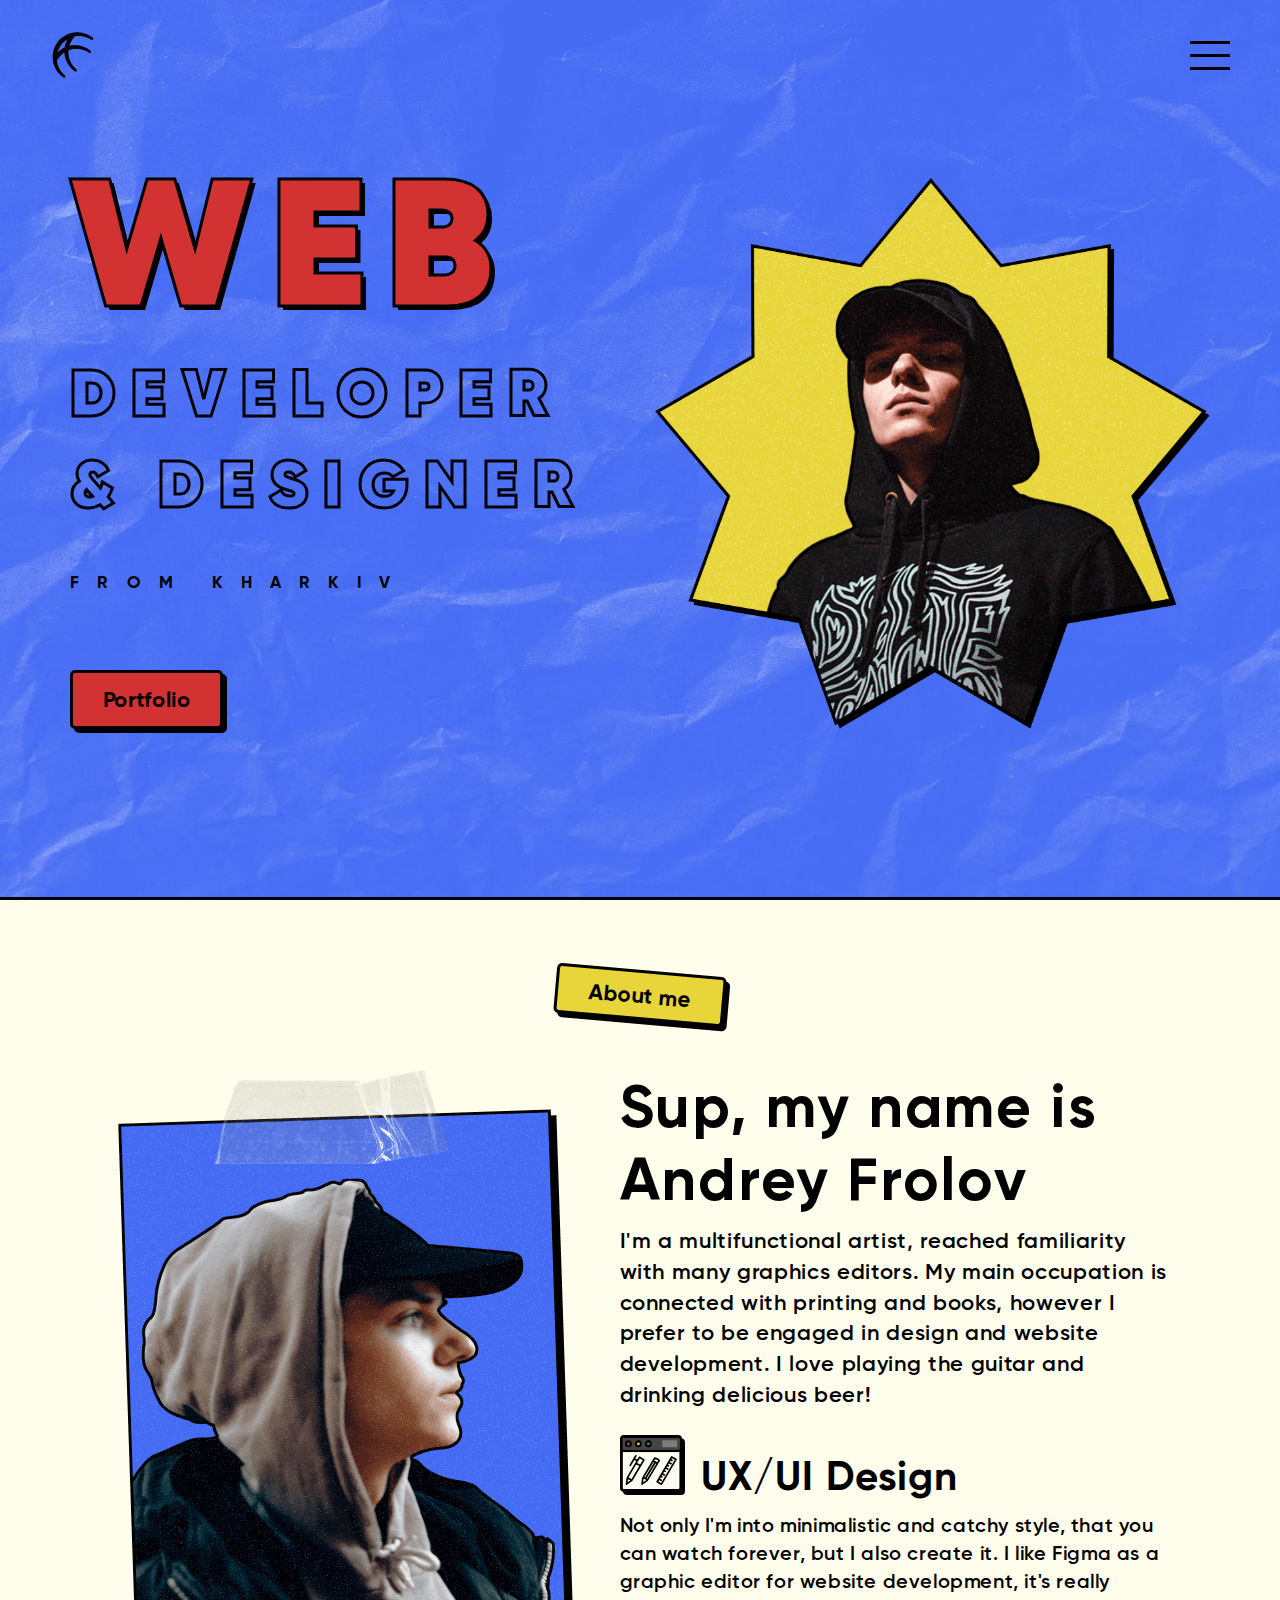
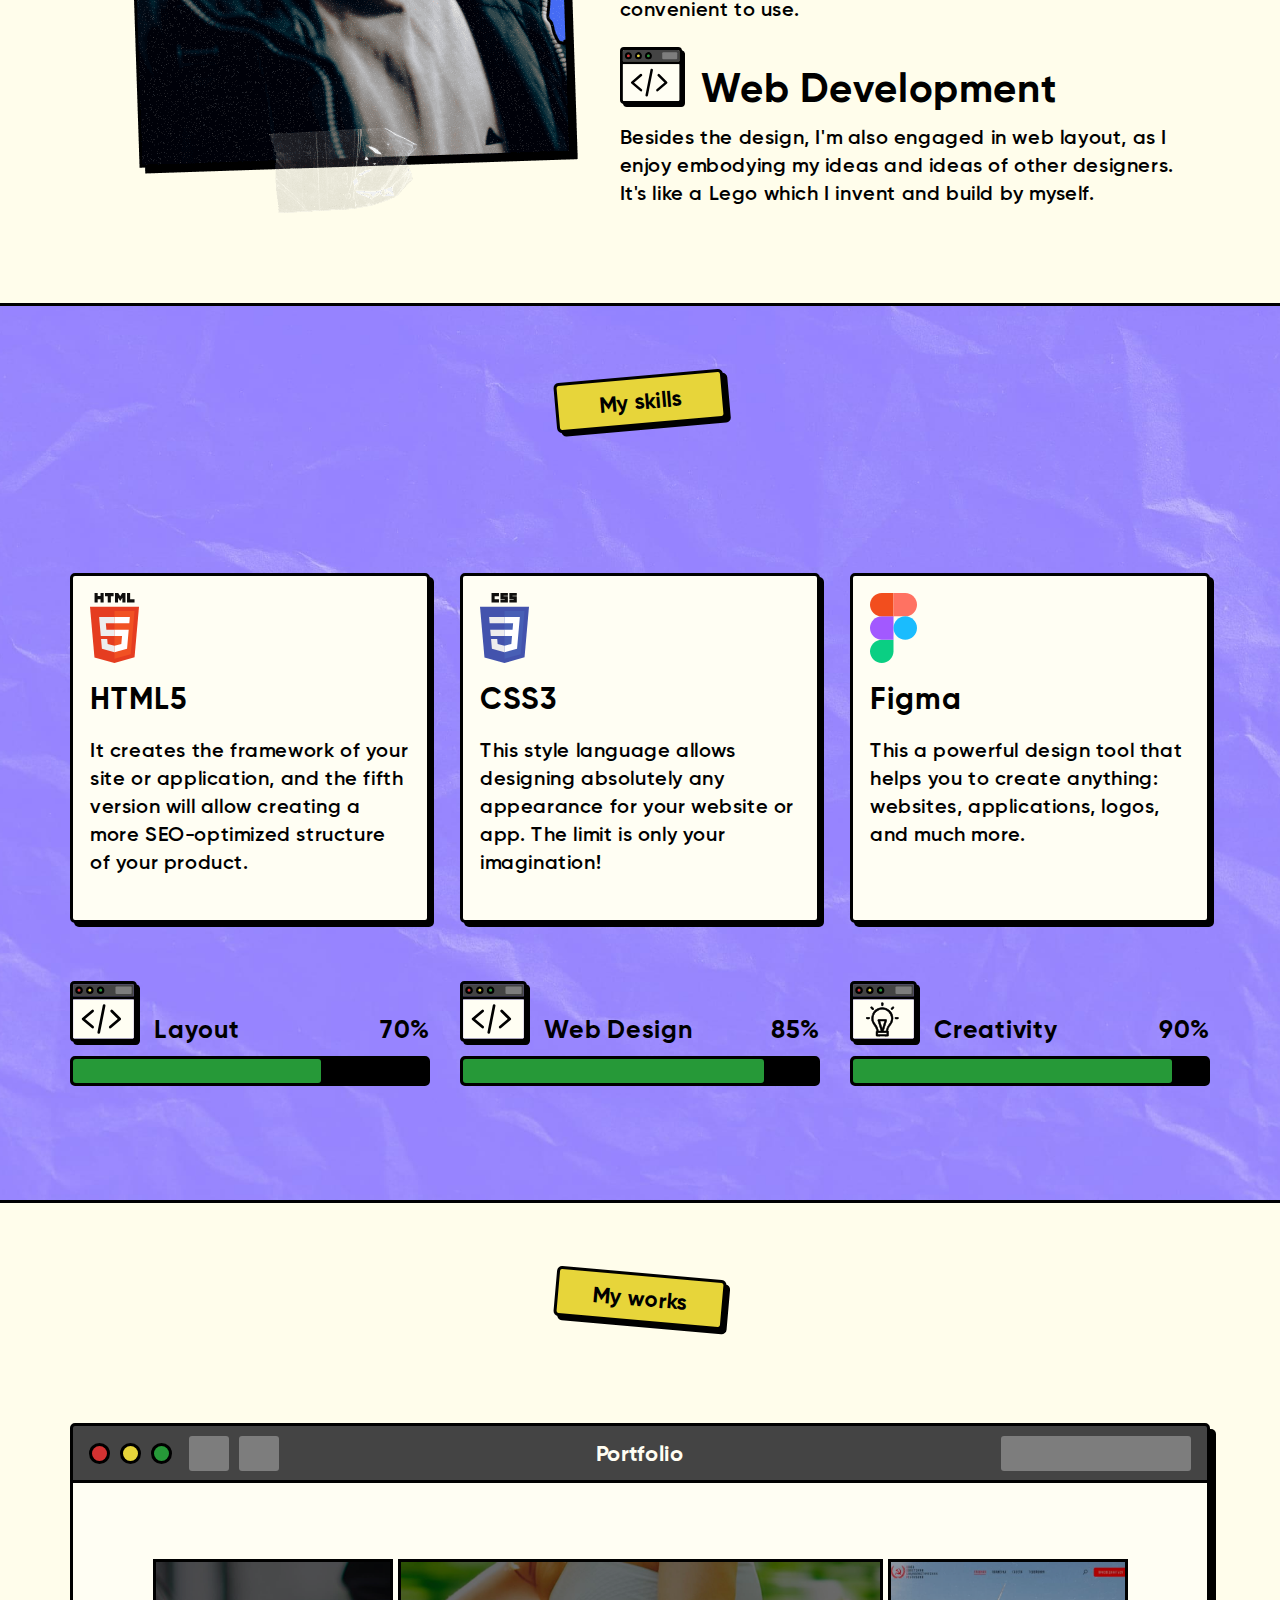
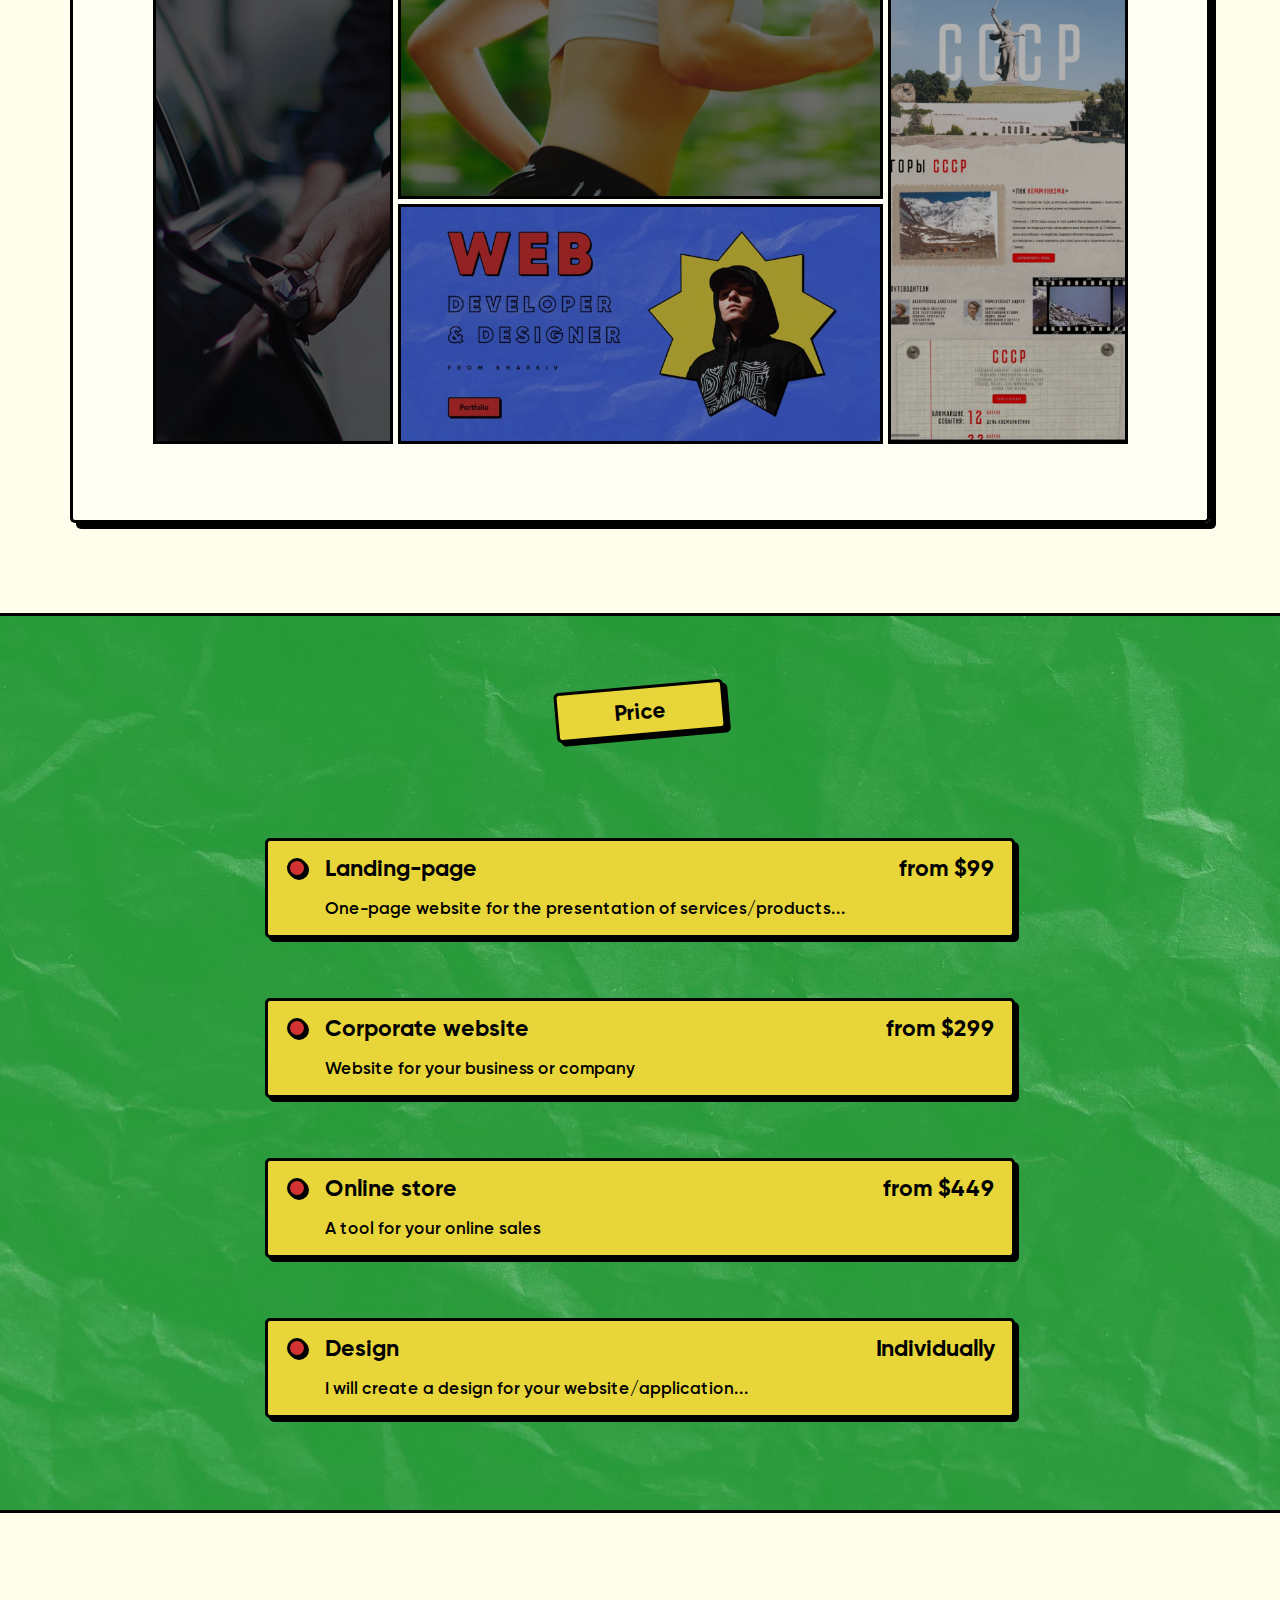
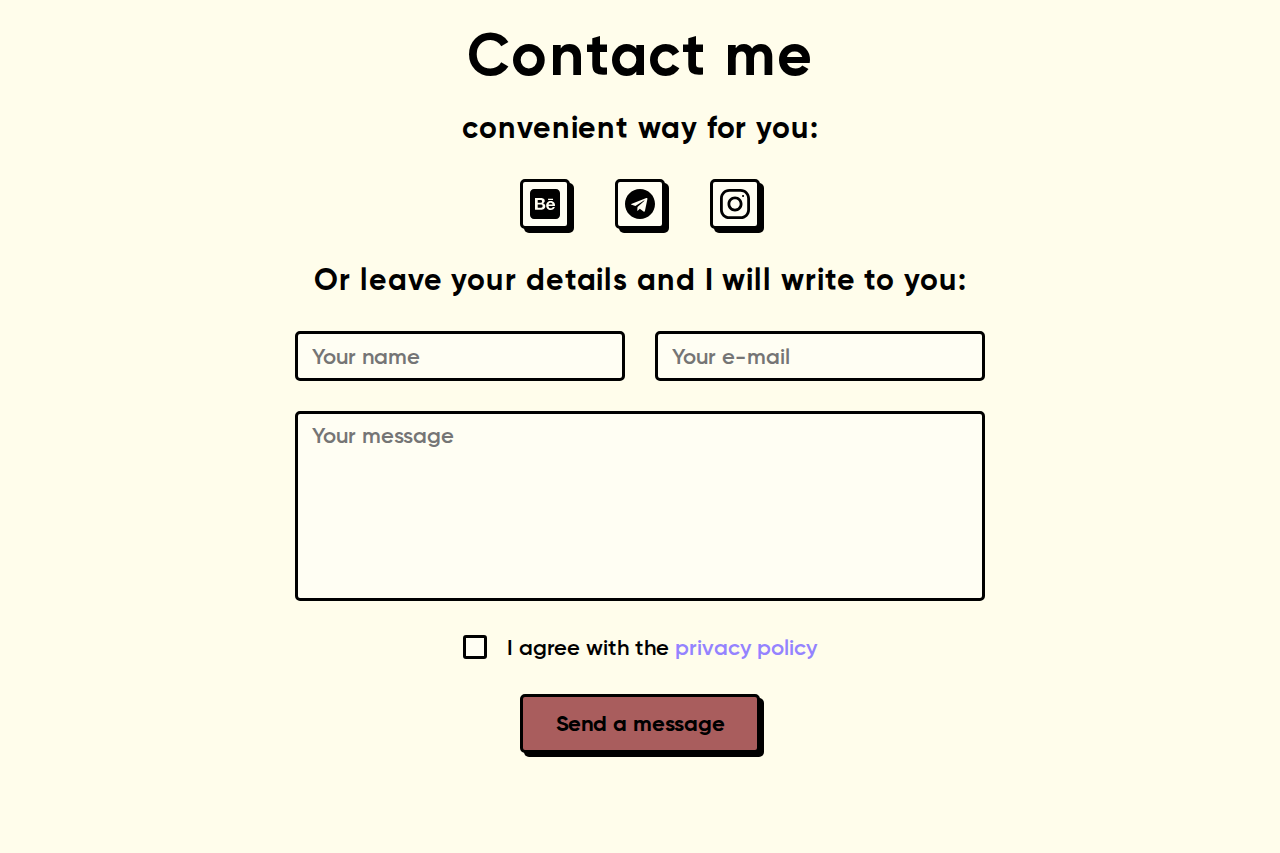
==== index.html @ a5c6ffde "add all files" ====
<!DOCTYPE html><html lang="en"><head><meta charset="UTF-8"><meta name="viewport" content="width=device-width,initial-scale=1"><meta http-equiv="X-UA-Compatible" content="ie=edge"><title>Portfolio</title><meta name="title" content="My Portfolio — Andrey Frolov"><meta name="description" content="Who am I? A president of Ukraine, a successful lawyer, an ordinary housewife, a philosophy department student from Kyiv Mohyla Academy, or an agronomist from Cherkasy region?"><!-- Open Graph / Facebook --><meta property="og:type" content="website"><meta property="og:url" content="https://metatags.io/"><meta property="og:title" content="My Portfolio — Andrey Frolov"><meta property="og:description" content="Who am I? A president of Ukraine, a successful lawyer, an ordinary housewife, a philosophy department student from Kyiv Mohyla Academy, or an agronomist from Cherkasy region?"><meta property="og:image" content="img/mt-img/meta-tag.png"><!-- Twitter --><meta property="twitter:card" content="summary_large_image"><meta property="twitter:url" content="https://metatags.io/"><meta property="twitter:title" content="My Portfolio — Andrey Frolov"><meta property="twitter:description" content="Who am I? A president of Ukraine, a successful lawyer, an ordinary housewife, a philosophy department student from Kyiv Mohyla Academy, or an agronomist from Cherkasy region?"><meta property="twitter:image" content="img/mt-img/meta-tag.png"><!-- Favicon  --><link rel="apple-touch-icon" sizes="180x180" href="icons/favicon/apple-touch-icon.png"><link rel="icon" type="image/png" sizes="32x32" href="icons/favicon/favicon-32x32.png"><link rel="icon" type="image/png" sizes="16x16" href="icons/favicon/favicon-16x16.png"><link rel="manifest" href="icons/favicon/site.webmanifest"><link rel="mask-icon" href="icons/favicon/safari-pinned-tab.svg" color="#d33232"><meta name="msapplication-TileColor" content="#d33232"><meta name="msapplication-TileImage" content="icons/favicon/mstile-144x144.png"><meta name="theme-color" content="#E7D53A"><link rel="stylesheet" href="css/style.min.css"></head><body><header id="up" class="header"><a href="https://triple-cologne.github.io" class="header__logo"><img src="icons/logo.svg" alt="logo"></a><div class="header__hamburger"><span></span></div></header><div class="menu"><div class="menu__block"><div class="menu__close"><svg width="29" height="29" viewBox="0 0 29 29" fill="none" xmlns="http://www.w3.org/2000/svg"><rect width="3.00085" height="38.0108" transform="matrix(0.707098 -0.707115 0.707098 0.707115 0 2.12158)" fill="black"/><rect width="3.00085" height="38.0108" transform="matrix(-0.707098 -0.707115 0.707098 -0.707115 2.12305 29)" fill="black"/></svg></div><nav><ul class="menu__list"><li class="menu__link"><a href="#about">about me</a></li><li class="menu__link"><a href="#skills">my skills</a></li><li class="menu__link"><a href="#portfolio">my works</a></li><li class="menu__link"><a href="#price">price</a></li><li class="menu__link"><a href="#contacts">contacts</a></li></ul></nav><div class="social social_menu"><a href="https://github.com/triple-cologne" class="social_link"><img src="icons/social/Github.svg" alt="github"> </a><a href="https://www.instagram.com/triple.cologne/" class="social_link"><img src="icons/social/Instagram.svg" alt="instagram"> </a><a href="https://www.behance.net/andreyfrolov3" class="social_link"><img src="icons/social/Behance.svg" alt="Behance"></a></div></div><div class="menu__overlay"></div></div><div id="promo" class="promo"><div class="container"><div class="promo__wrapper"><div class="promo__offer"><h1>web</h1><h2>developer<br>& designer</h2><h3>from kharkiv</h3><a href="#portfolio" class="btn btn_promo">Portfolio</a></div><div class="promo__img"><img src="img/img-main.png" alt="main"></div></div></div></div><div class="about" id="about"><div class="label label_right">About me</div><div class="container"><div class="about__wrapper"><div class="about__img"><img src="img/about-img.png" alt="its-me"></div><div class="about__offer"><h2 class="about__title">Sup, my name is<br>Andrey Frolov</h2><div class="about__descr">I'm a multifunctional artist, reached familiarity with many graphics editors. My main occupation is connected with printing and books, however I prefer to be engaged in design and website development. I love playing the guitar and drinking delicious beer!</div><div class="about__skills"><div class="about__skills__wrapper"><img src="icons/windows/design.svg" alt="design"><h3 class="about__skills__title">UX/UI Design</h3></div><div class="about__skills__descr">Not only I'm into minimalistic and catchy style, that you can watch forever, but I also create it. I like Figma as a graphic editor for website development, it's really convenient to use.</div></div><div class="about__skills"><div class="about__skills__wrapper"><img src="icons/windows/layout.svg" alt="developing"><h3 class="about__skills__title">Web Development</h3></div><div class="about__skills__descr">Besides the design, I'm also engaged in web layout, as I enjoy embodying my ideas and ideas of other designers. It's like a Lego which I invent and build by myself.</div></div></div></div></div></div><div class="skills" id="skills"><div class="label label_left">My skills</div><div class="container"><div class="skills__wrapper"><div class="skills__item"><img src="icons/skills/html5.svg" alt="html5"><div class="skills__title">HTML5</div><div class="skills__descr">It creates the framework of your site or application, and the fifth version will allow creating a more SEO-optimized structure of your product.</div></div><div class="skills__item"><img src="icons/skills/css3.svg" alt="css3"><div class="skills__title">CSS3</div><div class="skills__descr">This style language allows designing absolutely any appearance for your website or app. The limit is only your imagination!</div></div><div class="skills__item"><img src="icons/skills/figma.svg" alt="figma"><div class="skills__title">Figma</div><div class="skills__descr">This a powerful design tool that helps you to create anything: websites, applications, logos, and much more.</div></div></div><div class="skills__prog-bar__wrapper"><div class="skills__prog-bar"><div class="skills__prog-bar__descr"><img src="icons/windows/layout.svg" alt="developing"><div class="skills__prog-bar__title">Layout</div><div class="skills__prog-bar__percent">70%</div></div><div class="skills__prog-bar__bar"><span></span></div></div><div class="skills__prog-bar"><div class="skills__prog-bar__descr"><img src="icons/windows/layout.svg" alt="design"><div class="skills__prog-bar__title">Web Design</div><div class="skills__prog-bar__percent">85%</div></div><div class="skills__prog-bar__bar"><span></span></div></div><div class="skills__prog-bar"><div class="skills__prog-bar__descr"><img src="icons/windows/light-bulb.svg" alt="creativity"><div class="skills__prog-bar__title">Creativity</div><div class="skills__prog-bar__percent">90%</div></div><div class="skills__prog-bar__bar"><span></span></div></div></div></div></div><div class="portfolio" id="portfolio"><div class="container"><div class="label label_right">My works</div><div class="portfolio__window"><div class="portfolio__window__tab"><div class="portfolio__nav"><div class="portfolio__nav__circle"><div class="portfolio__nav__circle_item" id="red"></div><div class="portfolio__nav__circle_item" id="yellow"></div><div class="portfolio__nav__circle_item" id="green"></div></div><div class="portfolio__nav__rectangle"><div class="portfolio__nav__rectangle_item"></div><div class="portfolio__nav__rectangle_item"></div></div></div><div class="portfolio__window__tab_name">Portfolio</div><div class="portfolio__long-rectangle"></div></div><div class="portfolio__window__wrapper"><div class="portfolio__item__wrapper_uber"><a href="/uber/index.html" class="portfolio__item__block portfolio__item__block_uber"><span></span></a></div><div class="portfolio__item__wrapper_pulse"><a href="/pulse/index.html" class="portfolio__item__block portfolio__item__block_pulse"><span></span></a></div><div class="portfolio__item__wrapper_portfolio"><a href="https://triple-cologne.github.io/" class="portfolio__item__block portfolio__item__block_portfolio"><span></span></a></div><div class="portfolio__item__wrapper_ussr"><a href="https://www.behance.net/gallery/133738721/USSR" class="portfolio__item__block portfolio__item__block_ussr"><span></span></a></div></div></div></div></div><div class="price" id="price"><div class="container"><div class="label label_left">Price</div><div class="price__wrapper"><div class="price__item"><div class="price__item__title">Landing-page</div><div class="price__item__value">from $99</div><div class="price__item__descr">One-page website for the presentation of services/products...</div></div><div class="price__item"><div class="price__item__title">Corporate website</div><div class="price__item__value">from $299</div><div class="price__item__descr">Website for your business or company</div></div><div class="price__item"><div class="price__item__title">Online store</div><div class="price__item__value">from $449</div><div class="price__item__descr">A tool for your online sales</div></div><div class="price__item"><div class="price__item__title">Design</div><div class="price__item__value">Individually</div><div class="price__item__descr">I will create a design for your website/application...</div></div></div></div></div><div class="contacts" id="contacts"><div class="container"><div class="contacts__wrapper"><div class="contacts__title">Contact me</div><div class="contacts__subtitle">convenient way for you:</div><div class="social"><a href="https://www.behance.net/andreyfrolov3" class="social_link"><img src="icons/social/Behance.svg" alt="Behance"> </a><a href="https://t.me/aafrolove" class="social_link"><img src="icons/social/Telegram.svg" alt="telegram"> </a><a href="https://www.instagram.com/triple.cologne/" class="social_link"><img src="icons/social/Instagram.svg" alt="instagram"></a></div><div class="contacts__text">Or leave your details and I will write to you:</div><form id="contacts-form" action="#" class="contacts__form"><div class="contacts__input"><input required name="name" placeholder="Your name" id="name"></div><div class="contacts__input"><input required name="email" placeholder="Your e-mail" id="email" type="email"></div><div class="contacts__textarea"><textarea name="text" placeholder="Your message" id="text" maxlength="500"></textarea></div><div class="contacts__policy"><div class="contacts__checkbox"><input class="contacts__checkbox_input" id="checkbox" type="checkbox" name="checkbox" onchange="document.getElementById('submit').disabled = !this.checked;"> <label class="contacts__checkbox_label" for="checkbox">I agree with the <a href="/policy/index.html">privacy policy</a></label></div></div><div class="contacts__button"><button class="btn btn_sumbit" type="submit" disabled="disabled" name="submit" id="submit">Send a message</button></div></form></div></div></div><a href="#up" class="pageup"><img src="icons/up.svg" alt="up"></a><script src="https://ajax.googleapis.com/ajax/libs/jquery/3.3.1/jquery.min.js"></script><script src="js/jquery.validate.min.js"></script><script src="js/script.js"></script></body></html>
---- css/style.min.css ----
/*!
 * Bootstrap Reboot v4.3.1 (https://getbootstrap.com/)
 * Copyright 2011-2019 The Bootstrap Authors
 * Copyright 2011-2019 Twitter, Inc.
 * Licensed under MIT (https://github.com/twbs/bootstrap/blob/master/LICENSE)
 * Forked from Normalize.css, licensed MIT (https://github.com/necolas/normalize.css/blob/master/LICENSE.md)
 */*,::after,::before{box-sizing:border-box}html{font-family:sans-serif;line-height:1.15;-webkit-text-size-adjust:100%;-webkit-tap-highlight-color:rgba(0,0,0,0)}article,aside,figcaption,figure,footer,header,hgroup,main,nav,section{display:block}body{margin:0;font-family:-apple-system,BlinkMacSystemFont,"Segoe UI",Roboto,"Helvetica Neue",Arial,"Noto Sans",sans-serif,"Apple Color Emoji","Segoe UI Emoji","Segoe UI Symbol","Noto Color Emoji";font-size:1rem;font-weight:400;line-height:1.5;color:#212529;text-align:left;background-color:#fff}[tabindex="-1"]:focus{outline:0!important}hr{box-sizing:content-box;height:0;overflow:visible}h1,h2,h3,h4,h5,h6{margin-top:0;margin-bottom:.5rem}p{margin-top:0;margin-bottom:1rem}abbr[data-original-title],abbr[title]{text-decoration:underline;-webkit-text-decoration:underline dotted;text-decoration:underline dotted;cursor:help;border-bottom:0;-webkit-text-decoration-skip-ink:none;text-decoration-skip-ink:none}address{margin-bottom:1rem;font-style:normal;line-height:inherit}dl,ol,ul{margin-top:0;margin-bottom:1rem}ol ol,ol ul,ul ol,ul ul{margin-bottom:0}dt{font-weight:700}dd{margin-bottom:.5rem;margin-left:0}blockquote{margin:0 0 1rem}b,strong{font-weight:bolder}small{font-size:80%}sub,sup{position:relative;font-size:75%;line-height:0;vertical-align:baseline}sub{bottom:-.25em}sup{top:-.5em}a{color:#007bff;text-decoration:none;background-color:rgba(0,0,0,0)}a:hover{color:#0056b3;text-decoration:underline}a:not([href]):not([tabindex]){color:inherit;text-decoration:none}a:not([href]):not([tabindex]):focus,a:not([href]):not([tabindex]):hover{color:inherit;text-decoration:none}a:not([href]):not([tabindex]):focus{outline:0}code,kbd,pre,samp{font-family:SFMono-Regular,Menlo,Monaco,Consolas,"Liberation Mono","Courier New",monospace;font-size:1em}pre{margin-top:0;margin-bottom:1rem;overflow:auto}figure{margin:0 0 1rem}img{vertical-align:middle;border-style:none}svg{overflow:hidden;vertical-align:middle}table{border-collapse:collapse}caption{padding-top:.75rem;padding-bottom:.75rem;color:#6c757d;text-align:left;caption-side:bottom}th{text-align:inherit}label{display:inline-block;margin-bottom:.5rem}button{border-radius:0}button:focus{outline:1px dotted;outline:5px auto -webkit-focus-ring-color}button,input,optgroup,select,textarea{margin:0;font-family:inherit;font-size:inherit;line-height:inherit}button,input{overflow:visible}button,select{text-transform:none}select{word-wrap:normal}[type=button],[type=reset],[type=submit],button{-webkit-appearance:button}[type=button]:not(:disabled),[type=reset]:not(:disabled),[type=submit]:not(:disabled),button:not(:disabled){cursor:pointer}[type=button]::-moz-focus-inner,[type=reset]::-moz-focus-inner,[type=submit]::-moz-focus-inner,button::-moz-focus-inner{padding:0;border-style:none}input[type=checkbox],input[type=radio]{box-sizing:border-box;padding:0}input[type=date],input[type=datetime-local],input[type=month],input[type=time]{-webkit-appearance:listbox}textarea{overflow:auto;resize:vertical}fieldset{min-width:0;padding:0;margin:0;border:0}legend{display:block;width:100%;max-width:100%;padding:0;margin-bottom:.5rem;font-size:1.5rem;line-height:inherit;color:inherit;white-space:normal}progress{vertical-align:baseline}[type=number]::-webkit-inner-spin-button,[type=number]::-webkit-outer-spin-button{height:auto}[type=search]{outline-offset:-2px;-webkit-appearance:none}[type=search]::-webkit-search-decoration{-webkit-appearance:none}::-webkit-file-upload-button{font:inherit;-webkit-appearance:button}output{display:inline-block}summary{display:list-item;cursor:pointer}template{display:none}[hidden]{display:none!important}@font-face{font-family:Gilroy;src:url(../fonts/Gilroy-SemiBold.eot);src:url(../fonts/Gilroy-SemiBold.eot?#iefix) format("embedded-opentype"),url(../fonts/Gilroy-SemiBold.woff) format("woff"),url(../fonts/Gilroy-SemiBold.ttf) format("truetype");font-weight:600;font-style:normal;font-display:swap}@font-face{font-family:Gilroy;src:url(../fonts/Gilroy-Bold.eot);src:url(../fonts/Gilroy-Bold.eot?#iefix) format("embedded-opentype"),url(../fonts/Gilroy-Bold.woff) format("woff"),url(../fonts/Gilroy-Bold.ttf) format("truetype");font-weight:700;font-style:normal;font-display:swap}@font-face{font-family:Gilroy;src:url(../fonts/Gilroy-Heavy.eot);src:url(../fonts/Gilroy-Heavy.eot?#iefix) format("embedded-opentype"),url(../fonts/Gilroy-Heavy.woff) format("woff"),url(../fonts/Gilroy-Heavy.ttf) format("truetype");font-weight:900;font-style:normal;font-display:swap}*{font-family:Gilroy,sans-serif;color:#000;margin:0;padding:0}* h1,* h2,* h3{margin:0;padding:0}* label{margin-bottom:0}.container{max-width:1140px;margin:0 auto;display:grid;grid-template-columns:1fr;grid-auto-rows:auto}.header{position:absolute;display:flex;justify-content:space-between;align-items:center;padding:0 50px;height:136px;width:100%}.header__logo{display:block;height:46px}.header__logo img{height:46px}.header__hamburger{width:40px;height:29px;display:flex;padding:13px 0}.header__hamburger span{display:block;width:100%;height:3px;background-color:#000;box-shadow:0 13px 0 #000,0 -13px 0 #000;transition:all .3s;cursor:pointer}.header__hamburger:hover span{background-color:#313131;box-shadow:0 13px 0 #313131,0 -13px 0 #313131}.header__hamburger:active span{background-color:#1f1f1f;box-shadow:0 13px 0 #1f1f1f,0 -13px 0 #1f1f1f}.promo{min-height:100vh;display:grid;grid-template-rows:1fr;background:url(../img/bg-cyan.jpg) center center/cover no-repeat;border-bottom:3px solid #000;padding:136px 0 0 90px}.promo__wrapper{display:grid;grid-template-columns:repeat(2,1fr);gap:30px;align-items:center}.promo__offer{grid-column:1/2}.promo__offer h1{font-weight:900;font-size:180px;line-height:130px;letter-spacing:.1em;text-transform:uppercase;color:#d33232;-webkit-text-stroke:3px #000;text-shadow:4px 4px 0 #000}.promo__offer h2{font-size:65px;margin-top:40px;font-weight:900;line-height:91px;letter-spacing:.235em;text-transform:uppercase;-webkit-text-fill-color:rgba(0,0,0,0);-webkit-text-stroke:3px #000}.promo__offer h3{margin-top:40px;letter-spacing:1.075em;text-transform:uppercase;font-weight:700;font-size:17px;line-height:25px}.promo__img{grid-column:2/3}.promo__img img{width:100%}.btn{height:59px;padding:14px 0;display:block;background-color:#d33232;color:#000;border:3px solid #000;border-radius:5px;box-shadow:4px 4px 0 #000;text-align:center;font-weight:700;font-size:22px;line-height:25px;transition:all .1s}.btn_promo{margin-top:75px;width:153px}.btn_sumbit{margin:0 auto;width:240px}.btn:hover{background-color:#d33f3f;color:#000;text-decoration:none}.btn:active{transform:translate(2px,2px);box-shadow:2px 2px 0 #000;background-color:#ba2c2c}.btn:focus{outline:0}.btn:disabled{transform:translate(0,0);background-color:#a95d5d}.menu{position:fixed;top:0;left:-100%;width:100%;height:100%;z-index:10;visibility:hidden;opacity:0;transition:all .5s}.menu.active{left:0;visibility:visible;opacity:1}.menu__block{position:relative;width:345px;background:url(../img/bg-green.jpg) center center/cover no-repeat;border-right:3px solid #000;height:100%;padding:136px 0 0 55px;transition:all .5;z-index:9}.menu__close{position:absolute;right:35px;top:54px;cursor:pointer}.menu__close rect{transition:all .3s}.menu__close:hover rect{fill:#313131}.menu__close:active rect{fill:#1f1f1f}.menu__list{list-style-type:none;padding-left:45px}.menu__link{position:relative;margin-bottom:50px}.menu__link a{letter-spacing:.03em;text-transform:uppercase;color:#000;font-weight:700;font-size:30px;line-height:140%;text-decoration:none;transition:all .2s}.menu__link a:before{content:"";position:absolute;width:20px;height:20px;background-color:#e7d53a;border-radius:100%;border:3px solid #000;box-shadow:2px 2px 0 #000;left:-45px;top:10px;transition:all .2s}.menu__link a:hover{color:#e7d53a}.menu__link a:hover:before{background-color:#d33232}.menu__overlay{position:fixed;top:0;left:0;width:100%;height:120%;background:url(../img/menu-overlay.png) center center/cover no-repeat}.social{display:flex;justify-content:space-between;width:240px}.social_link{width:50px;height:50px;padding:7px;border:3px solid #000;border-radius:5px;background-color:#fffef3;box-shadow:4px 4px 0 #000;transition:all .1s}.social_link:hover{background-color:#fff}.social_link:active{transform:translate(2px,2px);box-shadow:2px 2px 0 #000;background-color:#e8e6d3}.social_link:focus{outline:0}.social a img{display:block;width:30px;height:30px}.social_menu{position:absolute;bottom:50px;left:calc(50% - 3px);transform:translateX(-50%)}.label{padding:10px 0;margin:0 auto;margin-bottom:100px;width:170px;height:50px;background:#e7d53a;box-shadow:4px 4px 0 #000;border:3px solid #000;border-radius:5px;font-weight:700;font-size:22px;line-height:25px;text-align:center}.label_right{transform:rotate(5deg)}.label_left{transform:rotate(-5deg)}.about{min-height:100vh;padding:70px 0 90px 0;background-color:#fffdeb;display:grid;grid-column:1/2;align-items:center;justify-content:center}.about .label{margin-bottom:50px}.about__wrapper{grid-column:1/2;display:grid;grid-template-columns:484px 555px;grid-template-rows:743px;justify-content:space-between;-moz-column-gap:30px;column-gap:30px}.about__img{grid-column:1/2;grid-row:1/2;margin:0 auto}.about__img img{width:100%;display:block}.about__offer{grid-column:2/3}.about__title{font-weight:700;font-size:60px;line-height:73px;letter-spacing:.03em;margin-bottom:10px}.about__descr{font-weight:600;font-size:22px;line-height:140%;letter-spacing:.03em}.about__skills{margin-top:20px}.about__skills__wrapper{display:flex;flex-direction:row;align-items:flex-end}.about__skills__wrapper img{width:65px;height:60px;transform:translateY(4px)}.about__skills__title{font-weight:700;font-size:40px;line-height:29px;align-items:center;letter-spacing:.03em;margin-left:16px}.about__skills__descr{margin-top:20px;font-weight:600;font-size:20px;line-height:140%;letter-spacing:.03em}.skills{min-height:100vh;padding:70px 0 90px 0;background:url(../img/bg-purple.jpg) center center/cover no-repeat;border-top:3px solid #000;border-bottom:3px solid #000;display:grid;justify-content:center}.skills .container{row-gap:30px}.skills__wrapper{grid-column:1fr;display:grid;grid-template-columns:repeat(3,1fr);grid-template-rows:350px;-moz-column-gap:30px;column-gap:30px}.skills__item{padding:17px;background-color:#fffef3;border:3px solid #000;border-radius:5px;box-shadow:4px 4px 0 #000}.skills__item img{height:70px}.skills__title{font-weight:700;font-size:30px;line-height:23px;letter-spacing:.03em;margin-top:25px}.skills__descr{margin-top:25px;font-weight:600;font-size:20px;line-height:140%;letter-spacing:.03em}.skills__prog-bar__wrapper{grid-column:1/4;display:grid;grid-template-columns:repeat(3,360px);grid-template-rows:auto;gap:30px}.skills__prog-bar__descr{display:flex;align-items:flex-end}.skills__prog-bar__descr img{width:70px;transform:translateY(4px)}.skills__prog-bar__percent,.skills__prog-bar__title{font-weight:700;font-size:25px;line-height:23px;letter-spacing:.03em}.skills__prog-bar__title{margin-left:14px}.skills__prog-bar__percent{margin-left:auto}.skills__prog-bar__bar{height:30px;width:100%;background-color:#000;margin-top:15px;border:3px solid #000;border-radius:5px}.skills__prog-bar__bar span{display:block;height:100%;background-color:#269938;border-radius:3px}.portfolio{min-height:100vh;padding:70px 0 90px 0;background-color:#fffdeb}.portfolio__window{box-shadow:6px 6px 0 #000;border-radius:5px 5px 5px 5px;display:grid;grid-template:60px 640px/1fr}.portfolio__window__tab{background-color:#444;height:100%;border:3px solid #000;border-radius:5px 5px 0 0;padding:0 16px;display:flex;justify-content:space-between;align-items:center}.portfolio__window__tab_name{font-weight:700;font-size:22px;line-height:25px;color:#fffef3}.portfolio__window__wrapper{border-width:0 3px 3px 3px;border-style:solid;border-color:#000;border-radius:0 0 5px 5px;height:100%;display:grid;grid-template:repeat(2,240px)/repeat(4,240px);grid-auto-rows:auto;gap:5px;justify-content:center;align-content:center;background-color:#fffef3}.portfolio__item__wrapper_uber{position:relative;transition:all .3s;grid-row:1/3;width:100%;height:100%;overflow:hidden}.portfolio__item__wrapper_portfolio,.portfolio__item__wrapper_pulse,.portfolio__item__wrapper_uber,.portfolio__item__wrapper_ussr{position:relative;transition:all .3s;width:100%;height:100%;overflow:hidden}.portfolio__item__wrapper_uber{grid-row:1/3}.portfolio__item__wrapper_pulse{grid-column:2/4}.portfolio__item__wrapper_portfolio{grid-column:2/4;grid-row:2/3}.portfolio__item__wrapper_ussr{grid-column:4/5;grid-row:1/3}.portfolio__item__block_portfolio,.portfolio__item__block_pulse,.portfolio__item__block_uber,.portfolio__item__block_ussr{display:block;width:100%;height:100%;border:3px solid #000;background:url(../img/works/uber.jpg) center center/100% 100% no-repeat;transition:background-size .3s ease-in}.portfolio__item__block_portfolio span,.portfolio__item__block_pulse span,.portfolio__item__block_uber span,.portfolio__item__block_ussr span{transition:all .4s;display:block;position:absolute;width:calc(100% - 6px);height:calc(100% - 6px);background-color:rgba(0,0,0,.3)}.portfolio__item__block_portfolio:hover,.portfolio__item__block_pulse:hover,.portfolio__item__block_uber:hover,.portfolio__item__block_ussr:hover{background-size:105% 105%}.portfolio__item__block_portfolio:hover span,.portfolio__item__block_pulse:hover span,.portfolio__item__block_uber:hover span,.portfolio__item__block_ussr:hover span{background-color:rgba(0,0,0,0)}.portfolio__item__block_pulse{background:url(../img/works/pulse.jpg) center center/100% 100% no-repeat}.portfolio__item__block_portfolio{background:url(../img/works/portfolio.jpg) center center/100% 100% no-repeat}.portfolio__item__block_ussr{background:url(../img/works/ussr.jpg) center center/100% 100% no-repeat}.portfolio__nav{display:flex;justify-content:space-between;align-items:center;width:190px}.portfolio__nav__circle{display:flex;justify-content:space-between;width:83px}.portfolio__nav__circle_item{width:21px;height:21px;border:3px solid #000;border-radius:100%}.portfolio__nav__circle #red{background-color:#d33232}.portfolio__nav__circle #yellow{background-color:#e7d53a}.portfolio__nav__circle #green{background-color:#269938}.portfolio__nav__rectangle{display:flex;justify-content:space-between;width:90px}.portfolio__nav__rectangle_item{width:40px;height:35px;background:#7d7d7d;border-radius:3px}.portfolio__long-rectangle{width:190px;height:35px;background:#7d7d7d;border-radius:3px}.price{min-height:100vh;padding:70px 0 90px 0;border-top:3px solid #000;border-bottom:3px solid #000;background:url(../img/bg-green.jpg) center center/cover no-repeat;display:grid}.price__wrapper{display:grid;grid-template:repeat(4,100px)/750px;row-gap:60px;justify-content:center}.price__item{position:relative;padding:17px;padding-left:57px;display:grid;grid-template:20px 20px/3fr 1fr;align-content:space-between;background-color:#e7d53a;border:3px solid #000;border-radius:5px;box-shadow:4px 4px 0 #000}.price__item__title,.price__item__value{font-size:23px;font-weight:700;line-height:20px}.price__item__title:before{content:"";position:absolute;width:20px;height:20px;background-color:#d33232;border:3px solid #000;border-radius:100%;box-shadow:2px 2px 0 #000;left:19px;top:17px}.price__item__value{justify-self:end}.price__item__descr{font-weight:600;font-size:17px;line-height:20px;grid-column:1/3}.contacts{background-color:#fffdeb;min-height:100vh;padding:100px 0;display:grid;align-content:center}.contacts__subtitle,.contacts__text,.contacts__title{font-weight:700;font-size:60px;line-height:140%;text-align:center;letter-spacing:.03em}.contacts__subtitle{font-size:30px;margin-top:10px}.contacts__text{font-size:30px;margin-top:30px}.contacts .social{margin:0 auto;margin-top:30px}.contacts__form{margin-top:30px;display:grid;grid-template:50px 190px auto auto/repeat(2,330px);gap:30px;justify-content:center}.contacts__policy{grid-column:1/3;display:flex;justify-content:center}.contacts__checkbox{position:relative}.contacts__checkbox_input{-webkit-appearance:none;-moz-appearance:none;appearance:none;position:absolute}.contacts__checkbox_input:checked+.contacts__checkbox_label:after{opacity:1}.contacts__checkbox_label{padding-left:44px;font-size:22px;cursor:pointer;transition:color .1s linear}.contacts__checkbox_label:hover:before{background-color:#efefef}.contacts__checkbox_label:before{content:"";width:24px;height:24px;border:3px solid #000;border-radius:3px;background-color:#fffef3;position:absolute;top:4px;left:0;z-index:1;transition:background-color .1s linear}.contacts__checkbox_label:after{content:"";width:24px;height:24px;background:url(../icons/true.svg) 100% no-repeat;opacity:0;position:absolute;top:4px;left:0;z-index:2;transition:opacity .1s linear}.contacts__checkbox_label a{color:#9483ff;transition:color .1s linear}.contacts__checkbox_label a:hover{text-decoration:none;color:#7367bf}.contacts__input{position:relative}.contacts__input input{width:100%;height:100%;padding:14px;font-size:22px;line-height:16px;background-color:#fffef3;border:3px solid #000;border-radius:5px}.contacts__input input:focus{outline:0;border:3px solid #9483ff}.contacts__input .error{border:3px solid #d33232;background-color:rgba(211,50,50,.25);border-radius:5px}.contacts__textarea{grid-column:1/3;position:relative}.contacts__textarea textarea{padding:14px;padding-top:9px;line-height:26px;resize:none;width:100%;height:100%;font-size:22px;background-color:#fffef3;border:3px solid #000;border-radius:5px}.contacts__textarea textarea:focus{outline:0;border:3px solid #9483ff}.contacts__textarea .error{border:3px solid #d33232;background-color:rgba(211,50,50,.25);border-radius:5px}.contacts label.error{display:block;border:none;margin:2px 0 0 5px;background-color:#fffdeb;color:#d33232}.contacts label.error:before{content:"";position:absolute;width:24px;height:24px;background:url(../icons/false.svg) center center/cover no-repeat;right:14px;top:14px}.contacts__button{grid-column:1/3}.contacts__button button{display:block}.pageup{display:none;position:fixed;bottom:40px;right:40px;width:50px;height:50px;background-color:#fffef3;border-radius:100%;border:3px solid #000;padding:7px;opacity:.5;transition:box-shadow .2s;transition:transform .2s;z-index:3}.pageup:hover{background-color:#fff;opacity:1}.pageup:active{transform:translate(2px,2px);background-color:#e8e6d3;box-shadow:2px 2px 0 #000}.pageup:focus{outline:0}.pageup img{display:block;width:30px;height:30px}@media(max-width:1400px){.header{height:110px}}@media(max-width:1200px){.header{height:100px;padding:0 20px}}@media(max-width:992px){.header{height:80px;padding:0 25px}.header__hamburger:hover span{background-color:#000;box-shadow:0 13px 0 #000,0 -13px 0 #000}}@media(max-width:576px){.header{grid-template-columns:8fr 2fr;height:70px}.header__logo{height:36px}.header__logo img{height:36px}.header__hamburger{width:35px;height:23px;padding:10px 0}.header__hamburger span{box-shadow:0 10px 0 #000,0 -10px 0 #000}.header__hamburger:hover span{background-color:#000;box-shadow:0 10px 0 #000,0 -10px 0 #000}}@media(min-width:1401px){.promo{padding:136px 0 90px 0}}@media(max-width:1440px){.promo{padding:100px 0 90px 0}}@media(max-width:1200px){.promo{padding:90px 0}.promo .container{max-width:960px}.promo h1{font-size:140px;line-height:100px}.promo h2{font-size:53px;line-height:140%;margin-top:35px}.promo h3{font-size:14px;line-height:17px;margin-top:20px}}@media(max-width:992px){.promo{padding:70px 0}.promo .container{max-width:720px}.promo h1{font-size:120px;line-height:84px;-webkit-text-stroke:2px #000}.promo h2{font-size:43px;line-height:140%;margin-top:20px;-webkit-text-stroke:2px #000}.promo h3{font-size:14px;line-height:17px;margin-top:10px}}@media(max-width:768px){.promo{padding:80px 0 20px 0}.promo .container{max-width:540px}.promo__wrapper{grid-template-columns:1fr 0;grid-template-rows:1fr 1fr;-moz-column-gap:0;column-gap:0;row-gap:15px;justify-items:center}.promo h1,.promo h2,.promo h3{text-align:center}.promo__offer{grid-row:2/3}.promo__img{grid-column:1/2;width:350px}}@media(max-width:576px){.promo{padding:50px 0 20px 0}.promo .container{width:100%;padding:0 10px;align-content:center}.promo__wrapper{grid-template-rows:repeat(2,250px);row-gap:25px}.promo h1{font-size:100px;line-height:70px}.promo h2{margin-top:10px;font-size:28px}.promo h3{letter-spacing:.72em}.promo__img{width:245px}}@media(max-width:1200px){.btn_promo{margin-top:50px}}@media(max-width:992px){.btn{transition:all .2s}.btn:hover{background-color:#d33232}.btn:disabled{transform:translate(0,0);background-color:#a95d5d}.btn_promo{width:140px;height:45px;margin-top:25px;padding:7px 0;font-size:18px}}@media(max-width:768px){.btn_promo{margin:0 auto;margin-top:25px}.btn_sumbit{width:200px;height:45px;font-size:18px;padding:7px 0}}@media(max-width:576px){.btn_promo{margin-top:20px}}@media(max-width:1400px){.menu__block{padding-top:110px}.menu__close{top:40px}}@media(max-width:1200px){.menu__close{top:35px;right:25px}}@media(max-width:992px){.menu__block{width:250px;padding-left:35px}.menu__close{top:25px;right:20px}.menu__link{margin-bottom:35px}.menu__list{padding-left:35px;transition:all 0s}.menu__list a{font-size:22px;transition:all 0s}.menu__list a:before{top:4px;left:-35px}.menu__list a:hover{color:#000}.menu__list a:hover:before{background-color:#e7d53a}.menu__list a:active{color:#e7d53a}.menu__list a:active:before{background-color:#d33232}.menu .social{width:185px}}@media(max-width:576px){.menu__link{margin-bottom:25px}.menu__block{padding-top:90px}.menu__close{top:21px}}@media(max-width:1200px){.container{max-width:960px}}@media(max-width:992px){.container{max-width:720px}.social_link:hover{background-color:#fffef3}}@media(max-width:768px){.container{max-width:540px}}@media(max-width:576px){.container{width:100%;padding:0 10px}}@media(max-width:1200px){.label{margin-bottom:70px}}@media(max-width:992px){.label{width:120px;height:45px;padding:7px 0;font-size:18px}}@media(max-width:768px){.label{width:120px;height:45px;padding:7px 0;font-size:18px;margin-bottom:30px}}@media(max-width:1200px){.about__wrapper{grid-template-columns:1fr 1fr;grid-template-rows:560px;grid-auto-rows:auto}.about__img{grid-column:1/2}.about__img img{margin:0 auto;width:340px}.about__offer{grid-row:1/3}.about__title{font-size:40px;line-height:48px}.about__descr{font-size:18px}.about__skills{margin-top:10px}.about__skills__title{font-size:24px;line-height:20px}.about__skills__descr{font-size:16px;margin-top:10px}}@media(max-width:992px){.about{padding:50px 0}}@media(max-width:768px){.about{padding:30px 0}.about .label{margin-bottom:30px}.about__wrapper{grid-template:auto auto/1fr}.about__offer{grid-column:1/2;grid-row:2/3}.about__title{font-size:34px;line-height:41px}.about__descr{font-size:16px}.about__skills__wrapper img{width:50px;transform:translateY(6px)}.about__skills__descr{font-size:14px}}@media(max-width:576px){.about__wrapper{grid-column:1/2;padding:0}.about__img img{width:300px}.about__offer{grid-column:1/2}.about__skills__title{margin-left:20px;font-size:22px}}@media(max-width:1200px){.skills__wrapper{grid-template-columns:repeat(3,1fr);grid-template-rows:300px}.skills__descr{font-size:16px}.skills__prog-bar__wrapper{grid-template-columns:repeat(3,1fr)}.skills__prog-bar__percent,.skills__prog-bar__title{font-size:22px}}@media(max-width:992px){.skills{padding:70px 0}.skills .container{row-gap:15px}.skills__wrapper{-moz-column-gap:15px;column-gap:15px;grid-template-rows:260px}.skills__item{padding:13px}.skills__item img{height:55px}.skills__title{margin-top:15px;font-size:24px}.skills__descr{margin-top:15px;font-size:14px}.skills__prog-bar__wrapper{gap:15px}.skills__prog-bar__percent,.skills__prog-bar__title{font-size:18px}.skills__prog-bar__descr img{width:45px}}@media(max-width:768px){.skills{padding:30px 0}.skills .container{row-gap:30px}.skills__wrapper{grid-template-columns:300px;grid-template-rows:repeat(3,265px);gap:20px 0}.skills__descr{margin-top:15px;font-size:16px}.skills__prog-bar{height:85px;margin-top:0}.skills__prog-bar__wrapper{grid-template-columns:300px;grid-template-rows:repeat(3,85px)}}@media(max-width:1200px){.portfolio__window{grid-template-rows:60px 500px}.portfolio__window__wrapper{height:100%;grid-template:repeat(2,220px)/repeat(4,220px)}}@media(max-width:992px){.portfolio__window{grid-template-rows:60px 800px}.portfolio__window__wrapper{grid-template:repeat(4,180px)/repeat(2,180px)}.portfolio__window__tab_name{font-size:18px}.portfolio__item__wrapper_uber{grid-column:1/2;grid-row:3/5}.portfolio__item__wrapper_pulse{grid-column:1/3;grid-row:1/2}.portfolio__item__wrapper_portfolio{grid-column:1/3;grid-row:2/3}.portfolio__item__wrapper_ussr{grid-column:2/3;grid-row:3/5}.portfolio__item__block_portfolio:hover,.portfolio__item__block_pulse:hover,.portfolio__item__block_uber:hover,.portfolio__item__block_ussr:hover{background-size:cover}.portfolio__item__block_portfolio:hover span,.portfolio__item__block_pulse:hover span,.portfolio__item__block_uber:hover span,.portfolio__item__block_ussr:hover span{background-color:rgba(0,0,0,.3)}}@media(max-width:768px){.portfolio{padding:30px 0}.portfolio__window{grid-template-rows:60px 1000px}.portfolio__window__wrapper{grid-template:repeat(4,220px)/repeat(2,220px)}}@media(max-width:576px){.portfolio__window{grid-template-rows:40px 1065px}.portfolio__window__wrapper{grid-template:repeat(4,250px)/250px}.portfolio__window__tab{padding:0 7px}.portfolio__window__tab_name{font-size:18px}.portfolio__item__wrapper_uber{grid-column:1/2;grid-row:1/2}.portfolio__item__wrapper_pulse{grid-column:1/2;grid-row:2/3}.portfolio__item__wrapper_portfolio{grid-column:1/2;grid-row:3/4}.portfolio__item__wrapper_ussr{grid-column:1/2;grid-row:4/5}.portfolio__item__block_portfolio,.portfolio__item__block_pulse,.portfolio__item__block_uber,.portfolio__item__block_ussr{background-size:cover}.portfolio__item__block_portfolio{background-position-x:-230px}.portfolio__item__block_ussr{background-position-y:top}.portfolio__nav{width:45px}.portfolio__nav__circle_item{width:13px;height:13px}.portfolio__nav__rectangle{display:none}.portfolio__long-rectangle{width:45px;height:21px}}@media(max-width:992px){.price{padding:30px 0}.price__wrapper{grid-template-columns:1fr;justify-content:space-between}}@media(max-width:768px){.price__item__title,.price__item__value{font-size:20px}.price__item__descr{font-size:14px;line-height:14px}}@media(max-width:576px){.price__wrapper{grid-template-rows:repeat(4,80px)}.price__item{padding:7px;grid-template:22px auto/2.5fr 1.5fr;align-content:start;row-gap:10px}.price__item__title{padding-left:30px}.price__item__title:before{width:19px;height:19px;top:7px;left:7px}.price__item__title,.price__item__value{font-size:16px;line-height:20px}.price__item__descr{font-size:14px;line-height:14px}}@media(max-width:992px){.contacts__checkbox_label:hover:before{background-color:#fffdeb}.contacts__checkbox_label a:hover{color:#9483ff}}@media(max-width:768px){.contacts{padding:50px 0}.contacts__title{font-size:34px}.contacts__subtitle{font-size:22px}.contacts .social{margin-top:15px}.contacts__text{font-size:22px;margin-top:15px}.contacts__form{margin-top:20px;grid-template:repeat(2,50px) 190px auto auto/1fr;gap:25px}.contacts__form input,.contacts__form textarea{font-size:18px}.contacts__button,.contacts__policy,.contacts__textarea{grid-column:1/2}.contacts label.error{margin-top:1px}.contacts__checkbox_label{font-size:18px;line-height:22px}.contacts__checkbox_label:after,.contacts__checkbox_label:before{content:"";top:0;width:22px;height:22px}.contacts__checkbox_label:after{background-size:100%}}@media(max-width:1440px){.pageup{bottom:30px;right:30px}}@media(max-width:1200px){.pageup{bottom:20px;right:20px}}@media(max-width:992px){.pageup{bottom:20px;right:20px;width:40px;height:40px}.pageup img{width:20px;height:20px}.pageup:hover{background-color:#fff;opacity:.5}.pageup:active{opacity:1}}@media(max-width:768px){.pageup{bottom:10px;right:10px}}
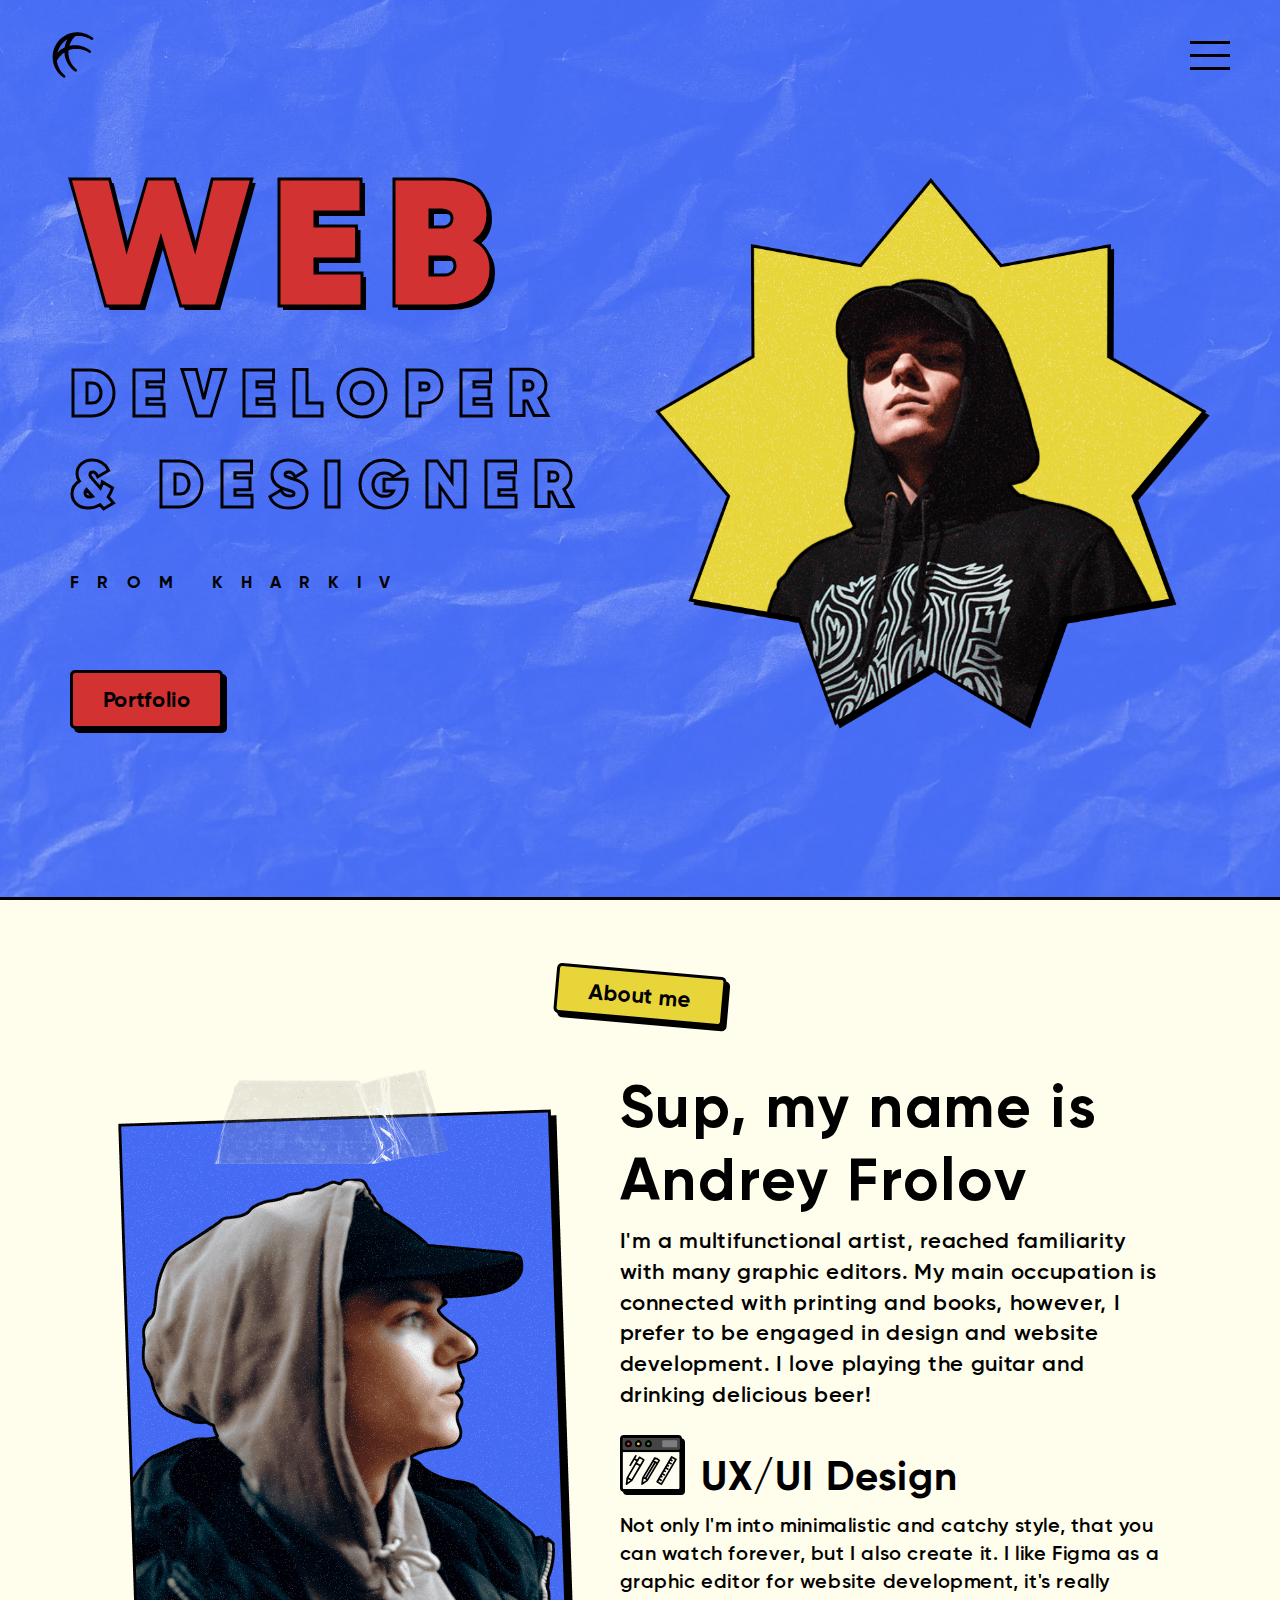
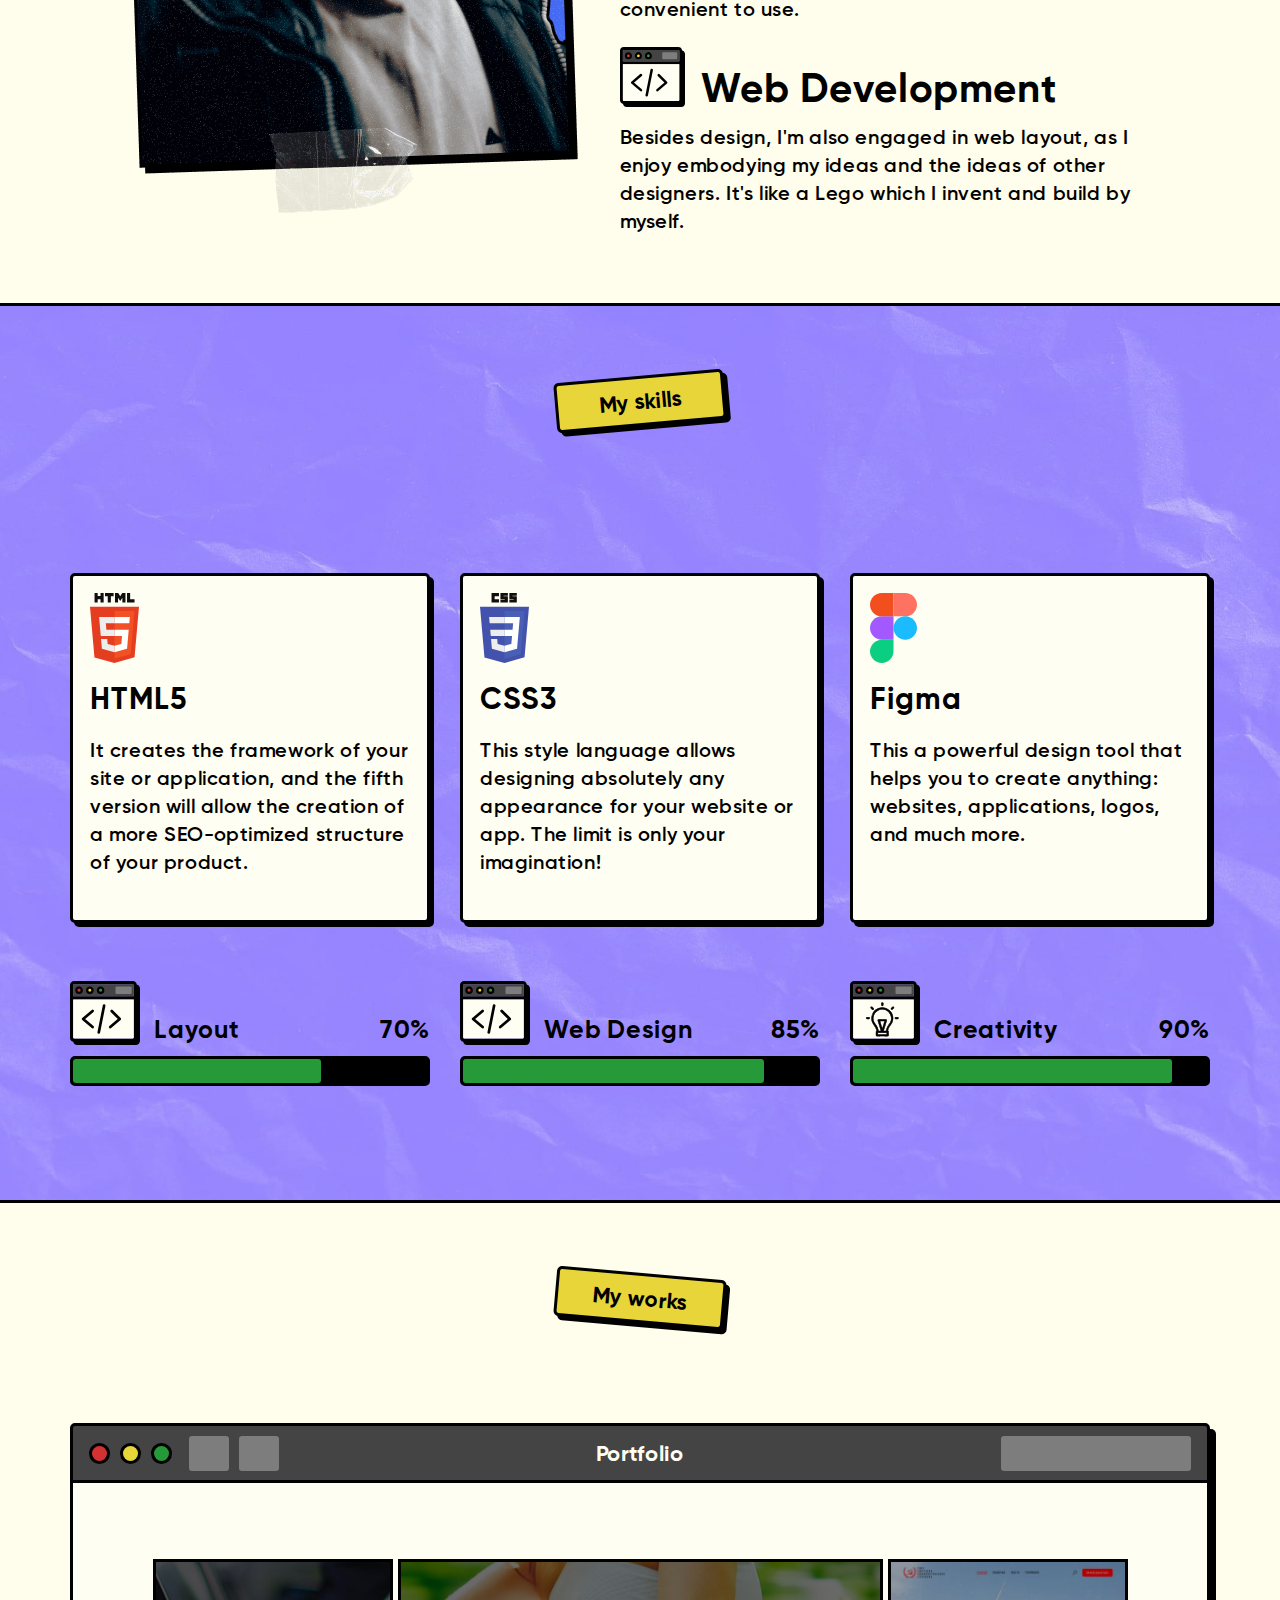
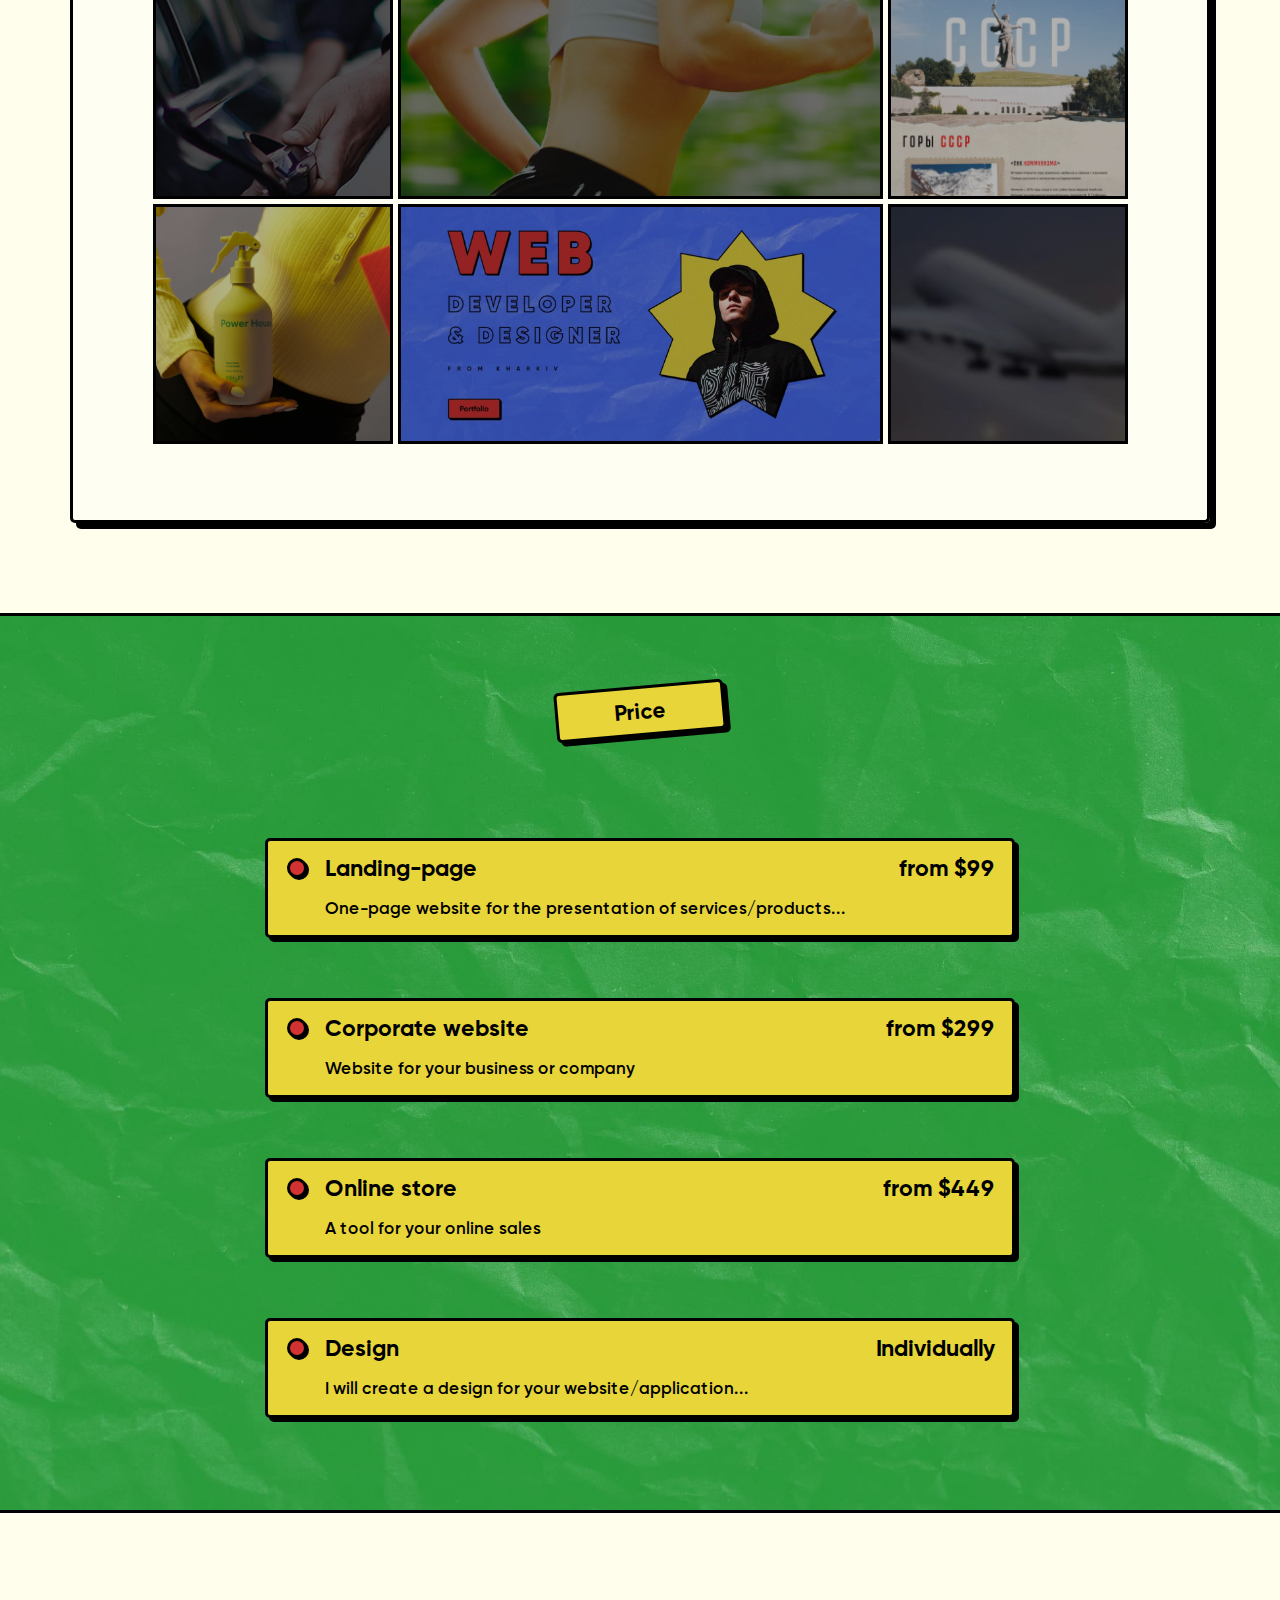
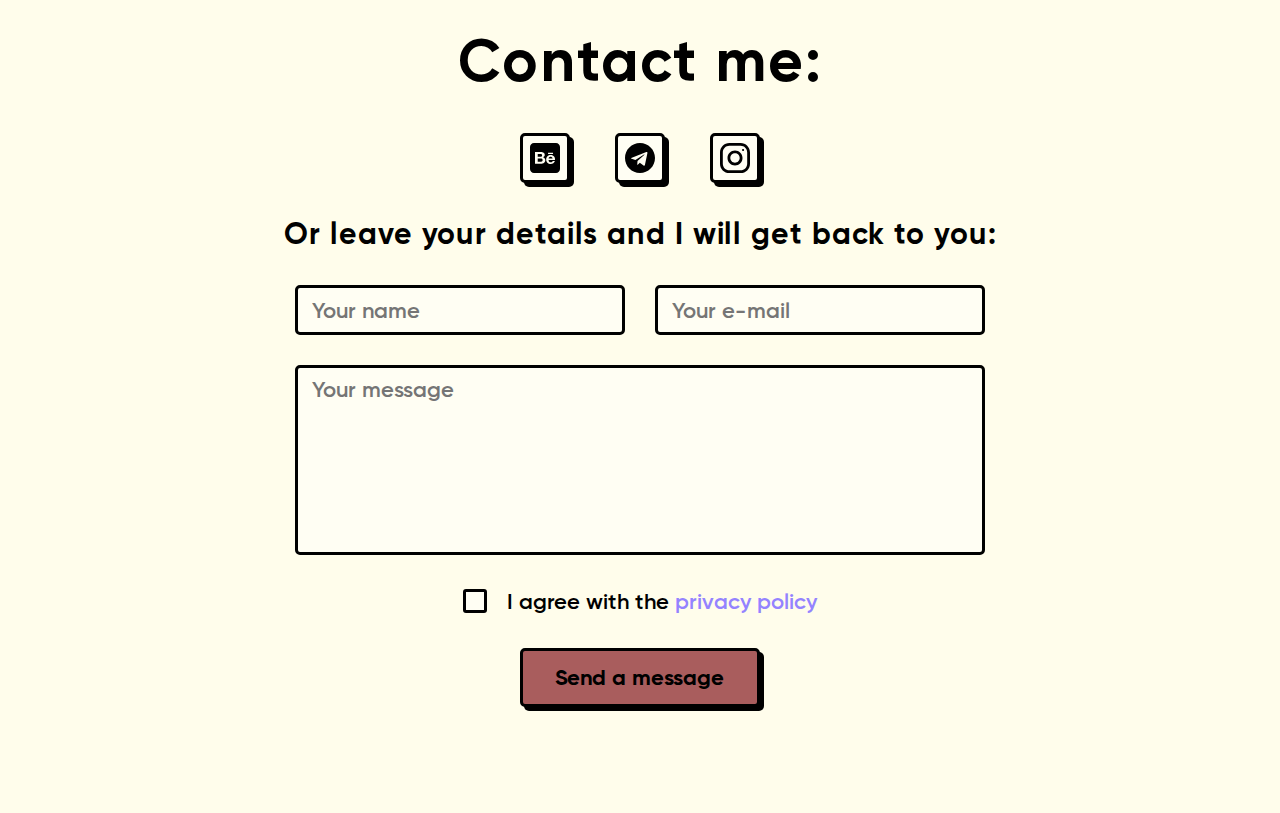
==== commit db26b205: "Add two new projects from portfolio" ====
--- a/index.html
+++ b/index.html
@@ -1 +1 @@
-<!DOCTYPE html><html lang="en"><head><meta charset="UTF-8"><meta name="viewport" content="width=device-width,initial-scale=1"><meta http-equiv="X-UA-Compatible" content="ie=edge"><title>Portfolio</title><meta name="title" content="My Portfolio — Andrey Frolov"><meta name="description" content="Who am I? A president of Ukraine, a successful lawyer, an ordinary housewife, a philosophy department student from Kyiv Mohyla Academy, or an agronomist from Cherkasy region?"><!-- Open Graph / Facebook --><meta property="og:type" content="website"><meta property="og:url" content="https://metatags.io/"><meta property="og:title" content="My Portfolio — Andrey Frolov"><meta property="og:description" content="Who am I? A president of Ukraine, a successful lawyer, an ordinary housewife, a philosophy department student from Kyiv Mohyla Academy, or an agronomist from Cherkasy region?"><meta property="og:image" content="img/mt-img/meta-tag.png"><!-- Twitter --><meta property="twitter:card" content="summary_large_image"><meta property="twitter:url" content="https://metatags.io/"><meta property="twitter:title" content="My Portfolio — Andrey Frolov"><meta property="twitter:description" content="Who am I? A president of Ukraine, a successful lawyer, an ordinary housewife, a philosophy department student from Kyiv Mohyla Academy, or an agronomist from Cherkasy region?"><meta property="twitter:image" content="img/mt-img/meta-tag.png"><!-- Favicon  --><link rel="apple-touch-icon" sizes="180x180" href="icons/favicon/apple-touch-icon.png"><link rel="icon" type="image/png" sizes="32x32" href="icons/favicon/favicon-32x32.png"><link rel="icon" type="image/png" sizes="16x16" href="icons/favicon/favicon-16x16.png"><link rel="manifest" href="icons/favicon/site.webmanifest"><link rel="mask-icon" href="icons/favicon/safari-pinned-tab.svg" color="#d33232"><meta name="msapplication-TileColor" content="#d33232"><meta name="msapplication-TileImage" content="icons/favicon/mstile-144x144.png"><meta name="theme-color" content="#E7D53A"><link rel="stylesheet" href="css/style.min.css"></head><body><header id="up" class="header"><a href="https://triple-cologne.github.io" class="header__logo"><img src="icons/logo.svg" alt="logo"></a><div class="header__hamburger"><span></span></div></header><div class="menu"><div class="menu__block"><div class="menu__close"><svg width="29" height="29" viewBox="0 0 29 29" fill="none" xmlns="http://www.w3.org/2000/svg"><rect width="3.00085" height="38.0108" transform="matrix(0.707098 -0.707115 0.707098 0.707115 0 2.12158)" fill="black"/><rect width="3.00085" height="38.0108" transform="matrix(-0.707098 -0.707115 0.707098 -0.707115 2.12305 29)" fill="black"/></svg></div><nav><ul class="menu__list"><li class="menu__link"><a href="#about">about me</a></li><li class="menu__link"><a href="#skills">my skills</a></li><li class="menu__link"><a href="#portfolio">my works</a></li><li class="menu__link"><a href="#price">price</a></li><li class="menu__link"><a href="#contacts">contacts</a></li></ul></nav><div class="social social_menu"><a href="https://github.com/triple-cologne" class="social_link"><img src="icons/social/Github.svg" alt="github"> </a><a href="https://www.instagram.com/triple.cologne/" class="social_link"><img src="icons/social/Instagram.svg" alt="instagram"> </a><a href="https://www.behance.net/andreyfrolov3" class="social_link"><img src="icons/social/Behance.svg" alt="Behance"></a></div></div><div class="menu__overlay"></div></div><div id="promo" class="promo"><div class="container"><div class="promo__wrapper"><div class="promo__offer"><h1>web</h1><h2>developer<br>& designer</h2><h3>from kharkiv</h3><a href="#portfolio" class="btn btn_promo">Portfolio</a></div><div class="promo__img"><img src="img/img-main.png" alt="main"></div></div></div></div><div class="about" id="about"><div class="label label_right">About me</div><div class="container"><div class="about__wrapper"><div class="about__img"><img src="img/about-img.png" alt="its-me"></div><div class="about__offer"><h2 class="about__title">Sup, my name is<br>Andrey Frolov</h2><div class="about__descr">I'm a multifunctional artist, reached familiarity with many graphics editors. My main occupation is connected with printing and books, however I prefer to be engaged in design and website development. I love playing the guitar and drinking delicious beer!</div><div class="about__skills"><div class="about__skills__wrapper"><img src="icons/windows/design.svg" alt="design"><h3 class="about__skills__title">UX/UI Design</h3></div><div class="about__skills__descr">Not only I'm into minimalistic and catchy style, that you can watch forever, but I also create it. I like Figma as a graphic editor for website development, it's really convenient to use.</div></div><div class="about__skills"><div class="about__skills__wrapper"><img src="icons/windows/layout.svg" alt="developing"><h3 class="about__skills__title">Web Development</h3></div><div class="about__skills__descr">Besides the design, I'm also engaged in web layout, as I enjoy embodying my ideas and ideas of other designers. It's like a Lego which I invent and build by myself.</div></div></div></div></div></div><div class="skills" id="skills"><div class="label label_left">My skills</div><div class="container"><div class="skills__wrapper"><div class="skills__item"><img src="icons/skills/html5.svg" alt="html5"><div class="skills__title">HTML5</div><div class="skills__descr">It creates the framework of your site or application, and the fifth version will allow creating a more SEO-optimized structure of your product.</div></div><div class="skills__item"><img src="icons/skills/css3.svg" alt="css3"><div class="skills__title">CSS3</div><div class="skills__descr">This style language allows designing absolutely any appearance for your website or app. The limit is only your imagination!</div></div><div class="skills__item"><img src="icons/skills/figma.svg" alt="figma"><div class="skills__title">Figma</div><div class="skills__descr">This a powerful design tool that helps you to create anything: websites, applications, logos, and much more.</div></div></div><div class="skills__prog-bar__wrapper"><div class="skills__prog-bar"><div class="skills__prog-bar__descr"><img src="icons/windows/layout.svg" alt="developing"><div class="skills__prog-bar__title">Layout</div><div class="skills__prog-bar__percent">70%</div></div><div class="skills__prog-bar__bar"><span></span></div></div><div class="skills__prog-bar"><div class="skills__prog-bar__descr"><img src="icons/windows/layout.svg" alt="design"><div class="skills__prog-bar__title">Web Design</div><div class="skills__prog-bar__percent">85%</div></div><div class="skills__prog-bar__bar"><span></span></div></div><div class="skills__prog-bar"><div class="skills__prog-bar__descr"><img src="icons/windows/light-bulb.svg" alt="creativity"><div class="skills__prog-bar__title">Creativity</div><div class="skills__prog-bar__percent">90%</div></div><div class="skills__prog-bar__bar"><span></span></div></div></div></div></div><div class="portfolio" id="portfolio"><div class="container"><div class="label label_right">My works</div><div class="portfolio__window"><div class="portfolio__window__tab"><div class="portfolio__nav"><div class="portfolio__nav__circle"><div class="portfolio__nav__circle_item" id="red"></div><div class="portfolio__nav__circle_item" id="yellow"></div><div class="portfolio__nav__circle_item" id="green"></div></div><div class="portfolio__nav__rectangle"><div class="portfolio__nav__rectangle_item"></div><div class="portfolio__nav__rectangle_item"></div></div></div><div class="portfolio__window__tab_name">Portfolio</div><div class="portfolio__long-rectangle"></div></div><div class="portfolio__window__wrapper"><div class="portfolio__item__wrapper_uber"><a href="/uber/index.html" class="portfolio__item__block portfolio__item__block_uber"><span></span></a></div><div class="portfolio__item__wrapper_pulse"><a href="/pulse/index.html" class="portfolio__item__block portfolio__item__block_pulse"><span></span></a></div><div class="portfolio__item__wrapper_portfolio"><a href="https://triple-cologne.github.io/" class="portfolio__item__block portfolio__item__block_portfolio"><span></span></a></div><div class="portfolio__item__wrapper_ussr"><a href="https://www.behance.net/gallery/133738721/USSR" class="portfolio__item__block portfolio__item__block_ussr"><span></span></a></div></div></div></div></div><div class="price" id="price"><div class="container"><div class="label label_left">Price</div><div class="price__wrapper"><div class="price__item"><div class="price__item__title">Landing-page</div><div class="price__item__value">from $99</div><div class="price__item__descr">One-page website for the presentation of services/products...</div></div><div class="price__item"><div class="price__item__title">Corporate website</div><div class="price__item__value">from $299</div><div class="price__item__descr">Website for your business or company</div></div><div class="price__item"><div class="price__item__title">Online store</div><div class="price__item__value">from $449</div><div class="price__item__descr">A tool for your online sales</div></div><div class="price__item"><div class="price__item__title">Design</div><div class="price__item__value">Individually</div><div class="price__item__descr">I will create a design for your website/application...</div></div></div></div></div><div class="contacts" id="contacts"><div class="container"><div class="contacts__wrapper"><div class="contacts__title">Contact me</div><div class="contacts__subtitle">convenient way for you:</div><div class="social"><a href="https://www.behance.net/andreyfrolov3" class="social_link"><img src="icons/social/Behance.svg" alt="Behance"> </a><a href="https://t.me/aafrolove" class="social_link"><img src="icons/social/Telegram.svg" alt="telegram"> </a><a href="https://www.instagram.com/triple.cologne/" class="social_link"><img src="icons/social/Instagram.svg" alt="instagram"></a></div><div class="contacts__text">Or leave your details and I will write to you:</div><form id="contacts-form" action="#" class="contacts__form"><div class="contacts__input"><input required name="name" placeholder="Your name" id="name"></div><div class="contacts__input"><input required name="email" placeholder="Your e-mail" id="email" type="email"></div><div class="contacts__textarea"><textarea name="text" placeholder="Your message" id="text" maxlength="500"></textarea></div><div class="contacts__policy"><div class="contacts__checkbox"><input class="contacts__checkbox_input" id="checkbox" type="checkbox" name="checkbox" onchange="document.getElementById('submit').disabled = !this.checked;"> <label class="contacts__checkbox_label" for="checkbox">I agree with the <a href="/policy/index.html">privacy policy</a></label></div></div><div class="contacts__button"><button class="btn btn_sumbit" type="submit" disabled="disabled" name="submit" id="submit">Send a message</button></div></form></div></div></div><a href="#up" class="pageup"><img src="icons/up.svg" alt="up"></a><script src="https://ajax.googleapis.com/ajax/libs/jquery/3.3.1/jquery.min.js"></script><script src="js/jquery.validate.min.js"></script><script src="js/script.js"></script></body></html>+<!DOCTYPE html><html lang="en"><head><meta charset="UTF-8"><meta name="viewport" content="width=device-width,initial-scale=1"><meta http-equiv="X-UA-Compatible" content="ie=edge"><title>Portfolio</title><meta name="title" content="My Portfolio — Andrey Frolov"><meta name="description" content="Who am I? A president of Ukraine, a successful lawyer, an ordinary housewife, a philosophy department student from Kyiv Mohyla Academy, or an agronomist from Cherkasy region?"><!-- Open Graph / Facebook --><meta property="og:type" content="website"><meta property="og:url" content="https://metatags.io/"><meta property="og:title" content="My Portfolio — Andrey Frolov"><meta property="og:description" content="Who am I? A president of Ukraine, a successful lawyer, an ordinary housewife, a philosophy department student from Kyiv Mohyla Academy, or an agronomist from Cherkasy region?"><meta property="og:image" content="img/mt-img/meta-tag.png"><!-- Twitter --><meta property="twitter:card" content="summary_large_image"><meta property="twitter:url" content="https://metatags.io/"><meta property="twitter:title" content="My Portfolio — Andrey Frolov"><meta property="twitter:description" content="Who am I? A president of Ukraine, a successful lawyer, an ordinary housewife, a philosophy department student from Kyiv Mohyla Academy, or an agronomist from Cherkasy region?"><meta property="twitter:image" content="img/mt-img/meta-tag.png"><!-- Favicon  --><link rel="apple-touch-icon" sizes="180x180" href="icons/favicon/apple-touch-icon.png"><link rel="icon" type="image/png" sizes="32x32" href="icons/favicon/favicon-32x32.png"><link rel="icon" type="image/png" sizes="16x16" href="icons/favicon/favicon-16x16.png"><link rel="manifest" href="icons/favicon/site.webmanifest"><link rel="mask-icon" href="icons/favicon/safari-pinned-tab.svg" color="#d33232"><meta name="msapplication-TileColor" content="#d33232"><meta name="msapplication-TileImage" content="icons/favicon/mstile-144x144.png"><meta name="theme-color" content="#E7D53A"><link rel="stylesheet" href="css/style.min.css"></head><body><header id="up" class="header"><a href="https://triple-cologne.github.io" class="header__logo"><img src="icons/logo.svg" alt="logo"></a><div class="header__hamburger"><span></span></div></header><div class="menu"><div class="menu__block"><div class="menu__close"><svg width="29" height="29" viewBox="0 0 29 29" fill="none" xmlns="http://www.w3.org/2000/svg"><rect width="3.00085" height="38.0108" transform="matrix(0.707098 -0.707115 0.707098 0.707115 0 2.12158)" fill="black"/><rect width="3.00085" height="38.0108" transform="matrix(-0.707098 -0.707115 0.707098 -0.707115 2.12305 29)" fill="black"/></svg></div><nav><ul class="menu__list"><li class="menu__link"><a href="#about">about me</a></li><li class="menu__link"><a href="#skills">my skills</a></li><li class="menu__link"><a href="#portfolio">my works</a></li><li class="menu__link"><a href="#price">price</a></li><li class="menu__link"><a href="#contacts">contacts</a></li></ul></nav><div class="social social_menu"><a href="https://github.com/triple-cologne" class="social_link"><img src="icons/social/Github.svg" alt="github"> </a><a href="https://www.instagram.com/triple.cologne/" class="social_link"><img src="icons/social/Instagram.svg" alt="instagram"> </a><a href="https://www.behance.net/andreyfrolov3" class="social_link"><img src="icons/social/Behance.svg" alt="Behance"></a></div></div><div class="menu__overlay"></div></div><div id="promo" class="promo"><div class="container"><div class="promo__wrapper"><div class="promo__offer"><h1>web</h1><h2>developer<br>& designer</h2><h3>from kharkiv</h3><a href="#portfolio" class="btn btn_promo">Portfolio</a></div><div class="promo__img"><img src="img/img-main.png" alt="main"></div></div></div></div><div class="about" id="about"><div class="label label_right">About me</div><div class="container"><div class="about__wrapper"><div class="about__img"><img src="img/about-img.png" alt="its-me"></div><div class="about__offer"><h2 class="about__title">Sup, my name is<br>Andrey Frolov</h2><div class="about__descr">I'm a multifunctional artist, reached familiarity with many graphic editors. My main occupation is connected with printing and books, however, I prefer to be engaged in design and website development. I love playing the guitar and drinking delicious beer!</div><div class="about__skills"><div class="about__skills__wrapper"><img src="icons/windows/design.svg" alt="design"><h3 class="about__skills__title">UX/UI Design</h3></div><div class="about__skills__descr">Not only I'm into minimalistic and catchy style, that you can watch forever, but I also create it. I like Figma as a graphic editor for website development, it's really convenient to use.</div></div><div class="about__skills"><div class="about__skills__wrapper"><img src="icons/windows/layout.svg" alt="developing"><h3 class="about__skills__title">Web Development</h3></div><div class="about__skills__descr">Besides design, I'm also engaged in web layout, as I enjoy embodying my ideas and the ideas of other designers. It's like a Lego which I invent and build by myself.</div></div></div></div></div></div><div class="skills" id="skills"><div class="label label_left">My skills</div><div class="container"><div class="skills__wrapper"><div class="skills__item"><img src="icons/skills/html5.svg" alt="html5"><div class="skills__title">HTML5</div><div class="skills__descr">It creates the framework of your site or application, and the fifth version will allow the creation of a more SEO-optimized structure of your product.</div></div><div class="skills__item"><img src="icons/skills/css3.svg" alt="css3"><div class="skills__title">CSS3</div><div class="skills__descr">This style language allows designing absolutely any appearance for your website or app. The limit is only your imagination!</div></div><div class="skills__item"><img src="icons/skills/figma.svg" alt="figma"><div class="skills__title">Figma</div><div class="skills__descr">This a powerful design tool that helps you to create anything: websites, applications, logos, and much more.</div></div></div><div class="skills__prog-bar__wrapper"><div class="skills__prog-bar"><div class="skills__prog-bar__descr"><img src="icons/windows/layout.svg" alt="developing"><div class="skills__prog-bar__title">Layout</div><div class="skills__prog-bar__percent">70%</div></div><div class="skills__prog-bar__bar"><span></span></div></div><div class="skills__prog-bar"><div class="skills__prog-bar__descr"><img src="icons/windows/layout.svg" alt="design"><div class="skills__prog-bar__title">Web Design</div><div class="skills__prog-bar__percent">85%</div></div><div class="skills__prog-bar__bar"><span></span></div></div><div class="skills__prog-bar"><div class="skills__prog-bar__descr"><img src="icons/windows/light-bulb.svg" alt="creativity"><div class="skills__prog-bar__title">Creativity</div><div class="skills__prog-bar__percent">90%</div></div><div class="skills__prog-bar__bar"><span></span></div></div></div></div></div><div class="portfolio" id="portfolio"><div class="container"><div class="label label_right">My works</div><div class="portfolio__window"><div class="portfolio__window__tab"><div class="portfolio__nav"><div class="portfolio__nav__circle"><div class="portfolio__nav__circle_item" id="red"></div><div class="portfolio__nav__circle_item" id="yellow"></div><div class="portfolio__nav__circle_item" id="green"></div></div><div class="portfolio__nav__rectangle"><div class="portfolio__nav__rectangle_item"></div><div class="portfolio__nav__rectangle_item"></div></div></div><div class="portfolio__window__tab_name">Portfolio</div><div class="portfolio__long-rectangle"></div></div><div class="portfolio__window__wrapper"><div class="portfolio__item__wrapper_uber"><a href="/portfolio/uber/index.html" class="portfolio__item__block portfolio__item__block_uber"><span></span></a></div><div class="portfolio__item__wrapper_ashley"><a href="/portfolio/ashley/index.html" class="portfolio__item__block portfolio__item__block_ashley"><span></span></a></div><div class="portfolio__item__wrapper_pulse"><a href="/portfolio/pulse/index.html" class="portfolio__item__block portfolio__item__block_pulse"><span></span></a></div><div class="portfolio__item__wrapper_portfolio"><a href="https://triple-cologne.github.io/" class="portfolio__item__block portfolio__item__block_portfolio"><span></span></a></div><div class="portfolio__item__wrapper_ussr"><a href="https://www.behance.net/gallery/133738721/USSR" class="portfolio__item__block portfolio__item__block_ussr"><span></span></a></div><div class="portfolio__item__wrapper_global"><a href="/portfolio/global/index.html" class="portfolio__item__block portfolio__item__block_global"><span></span></a></div></div></div></div></div><div class="price" id="price"><div class="container"><div class="label label_left">Price</div><div class="price__wrapper"><div class="price__item"><div class="price__item__title">Landing-page</div><div class="price__item__value">from $99</div><div class="price__item__descr">One-page website for the presentation of services/products...</div></div><div class="price__item"><div class="price__item__title">Corporate website</div><div class="price__item__value">from $299</div><div class="price__item__descr">Website for your business or company</div></div><div class="price__item"><div class="price__item__title">Online store</div><div class="price__item__value">from $449</div><div class="price__item__descr">A tool for your online sales</div></div><div class="price__item"><div class="price__item__title">Design</div><div class="price__item__value">Individually</div><div class="price__item__descr">I will create a design for your website/application...</div></div></div></div></div><div class="contacts" id="contacts"><div class="container"><div class="contacts__wrapper"><div class="contacts__title">Contact me:</div><div class="social"><a href="https://www.behance.net/andreyfrolov3" class="social_link"><img src="icons/social/Behance.svg" alt="Behance"> </a><a href="https://t.me/aafrolove" class="social_link"><img src="icons/social/Telegram.svg" alt="telegram"> </a><a href="https://www.instagram.com/triple.cologne/" class="social_link"><img src="icons/social/Instagram.svg" alt="instagram"></a></div><div class="contacts__text">Or leave your details and I will get back to you:</div><form id="contacts-form" action="#" class="contacts__form"><div class="contacts__input"><input required name="name" placeholder="Your name" id="name"></div><div class="contacts__input"><input required name="email" placeholder="Your e-mail" id="email" type="email"></div><div class="contacts__textarea"><textarea name="text" placeholder="Your message" id="text" maxlength="500"></textarea></div><div class="contacts__policy"><div class="contacts__checkbox"><input class="contacts__checkbox_input" id="checkbox" type="checkbox" name="checkbox" onchange="document.getElementById('submit').disabled = !this.checked;"> <label class="contacts__checkbox_label" for="checkbox">I agree with the <a href="/portfolio/policy/index.html">privacy policy</a></label></div></div><div class="contacts__button"><button class="btn btn_sumbit" type="submit" disabled="disabled" name="submit" id="submit">Send a message</button></div></form></div></div></div><a href="#up" class="pageup"><img src="icons/up.svg" alt="up"></a><script src="https://ajax.googleapis.com/ajax/libs/jquery/3.3.1/jquery.min.js"></script><script src="js/jquery.validate.min.js"></script><script src="js/script.js"></script></body></html>--- a/css/style.min.css
+++ b/css/style.min.css
@@ -4,4 +4,4 @@
  * Copyright 2011-2019 Twitter, Inc.
  * Licensed under MIT (https://github.com/twbs/bootstrap/blob/master/LICENSE)
  * Forked from Normalize.css, licensed MIT (https://github.com/necolas/normalize.css/blob/master/LICENSE.md)
- */*,::after,::before{box-sizing:border-box}html{font-family:sans-serif;line-height:1.15;-webkit-text-size-adjust:100%;-webkit-tap-highlight-color:rgba(0,0,0,0)}article,aside,figcaption,figure,footer,header,hgroup,main,nav,section{display:block}body{margin:0;font-family:-apple-system,BlinkMacSystemFont,"Segoe UI",Roboto,"Helvetica Neue",Arial,"Noto Sans",sans-serif,"Apple Color Emoji","Segoe UI Emoji","Segoe UI Symbol","Noto Color Emoji";font-size:1rem;font-weight:400;line-height:1.5;color:#212529;text-align:left;background-color:#fff}[tabindex="-1"]:focus{outline:0!important}hr{box-sizing:content-box;height:0;overflow:visible}h1,h2,h3,h4,h5,h6{margin-top:0;margin-bottom:.5rem}p{margin-top:0;margin-bottom:1rem}abbr[data-original-title],abbr[title]{text-decoration:underline;-webkit-text-decoration:underline dotted;text-decoration:underline dotted;cursor:help;border-bottom:0;-webkit-text-decoration-skip-ink:none;text-decoration-skip-ink:none}address{margin-bottom:1rem;font-style:normal;line-height:inherit}dl,ol,ul{margin-top:0;margin-bottom:1rem}ol ol,ol ul,ul ol,ul ul{margin-bottom:0}dt{font-weight:700}dd{margin-bottom:.5rem;margin-left:0}blockquote{margin:0 0 1rem}b,strong{font-weight:bolder}small{font-size:80%}sub,sup{position:relative;font-size:75%;line-height:0;vertical-align:baseline}sub{bottom:-.25em}sup{top:-.5em}a{color:#007bff;text-decoration:none;background-color:rgba(0,0,0,0)}a:hover{color:#0056b3;text-decoration:underline}a:not([href]):not([tabindex]){color:inherit;text-decoration:none}a:not([href]):not([tabindex]):focus,a:not([href]):not([tabindex]):hover{color:inherit;text-decoration:none}a:not([href]):not([tabindex]):focus{outline:0}code,kbd,pre,samp{font-family:SFMono-Regular,Menlo,Monaco,Consolas,"Liberation Mono","Courier New",monospace;font-size:1em}pre{margin-top:0;margin-bottom:1rem;overflow:auto}figure{margin:0 0 1rem}img{vertical-align:middle;border-style:none}svg{overflow:hidden;vertical-align:middle}table{border-collapse:collapse}caption{padding-top:.75rem;padding-bottom:.75rem;color:#6c757d;text-align:left;caption-side:bottom}th{text-align:inherit}label{display:inline-block;margin-bottom:.5rem}button{border-radius:0}button:focus{outline:1px dotted;outline:5px auto -webkit-focus-ring-color}button,input,optgroup,select,textarea{margin:0;font-family:inherit;font-size:inherit;line-height:inherit}button,input{overflow:visible}button,select{text-transform:none}select{word-wrap:normal}[type=button],[type=reset],[type=submit],button{-webkit-appearance:button}[type=button]:not(:disabled),[type=reset]:not(:disabled),[type=submit]:not(:disabled),button:not(:disabled){cursor:pointer}[type=button]::-moz-focus-inner,[type=reset]::-moz-focus-inner,[type=submit]::-moz-focus-inner,button::-moz-focus-inner{padding:0;border-style:none}input[type=checkbox],input[type=radio]{box-sizing:border-box;padding:0}input[type=date],input[type=datetime-local],input[type=month],input[type=time]{-webkit-appearance:listbox}textarea{overflow:auto;resize:vertical}fieldset{min-width:0;padding:0;margin:0;border:0}legend{display:block;width:100%;max-width:100%;padding:0;margin-bottom:.5rem;font-size:1.5rem;line-height:inherit;color:inherit;white-space:normal}progress{vertical-align:baseline}[type=number]::-webkit-inner-spin-button,[type=number]::-webkit-outer-spin-button{height:auto}[type=search]{outline-offset:-2px;-webkit-appearance:none}[type=search]::-webkit-search-decoration{-webkit-appearance:none}::-webkit-file-upload-button{font:inherit;-webkit-appearance:button}output{display:inline-block}summary{display:list-item;cursor:pointer}template{display:none}[hidden]{display:none!important}@font-face{font-family:Gilroy;src:url(../fonts/Gilroy-SemiBold.eot);src:url(../fonts/Gilroy-SemiBold.eot?#iefix) format("embedded-opentype"),url(../fonts/Gilroy-SemiBold.woff) format("woff"),url(../fonts/Gilroy-SemiBold.ttf) format("truetype");font-weight:600;font-style:normal;font-display:swap}@font-face{font-family:Gilroy;src:url(../fonts/Gilroy-Bold.eot);src:url(../fonts/Gilroy-Bold.eot?#iefix) format("embedded-opentype"),url(../fonts/Gilroy-Bold.woff) format("woff"),url(../fonts/Gilroy-Bold.ttf) format("truetype");font-weight:700;font-style:normal;font-display:swap}@font-face{font-family:Gilroy;src:url(../fonts/Gilroy-Heavy.eot);src:url(../fonts/Gilroy-Heavy.eot?#iefix) format("embedded-opentype"),url(../fonts/Gilroy-Heavy.woff) format("woff"),url(../fonts/Gilroy-Heavy.ttf) format("truetype");font-weight:900;font-style:normal;font-display:swap}*{font-family:Gilroy,sans-serif;color:#000;margin:0;padding:0}* h1,* h2,* h3{margin:0;padding:0}* label{margin-bottom:0}.container{max-width:1140px;margin:0 auto;display:grid;grid-template-columns:1fr;grid-auto-rows:auto}.header{position:absolute;display:flex;justify-content:space-between;align-items:center;padding:0 50px;height:136px;width:100%}.header__logo{display:block;height:46px}.header__logo img{height:46px}.header__hamburger{width:40px;height:29px;display:flex;padding:13px 0}.header__hamburger span{display:block;width:100%;height:3px;background-color:#000;box-shadow:0 13px 0 #000,0 -13px 0 #000;transition:all .3s;cursor:pointer}.header__hamburger:hover span{background-color:#313131;box-shadow:0 13px 0 #313131,0 -13px 0 #313131}.header__hamburger:active span{background-color:#1f1f1f;box-shadow:0 13px 0 #1f1f1f,0 -13px 0 #1f1f1f}.promo{min-height:100vh;display:grid;grid-template-rows:1fr;background:url(../img/bg-cyan.jpg) center center/cover no-repeat;border-bottom:3px solid #000;padding:136px 0 0 90px}.promo__wrapper{display:grid;grid-template-columns:repeat(2,1fr);gap:30px;align-items:center}.promo__offer{grid-column:1/2}.promo__offer h1{font-weight:900;font-size:180px;line-height:130px;letter-spacing:.1em;text-transform:uppercase;color:#d33232;-webkit-text-stroke:3px #000;text-shadow:4px 4px 0 #000}.promo__offer h2{font-size:65px;margin-top:40px;font-weight:900;line-height:91px;letter-spacing:.235em;text-transform:uppercase;-webkit-text-fill-color:rgba(0,0,0,0);-webkit-text-stroke:3px #000}.promo__offer h3{margin-top:40px;letter-spacing:1.075em;text-transform:uppercase;font-weight:700;font-size:17px;line-height:25px}.promo__img{grid-column:2/3}.promo__img img{width:100%}.btn{height:59px;padding:14px 0;display:block;background-color:#d33232;color:#000;border:3px solid #000;border-radius:5px;box-shadow:4px 4px 0 #000;text-align:center;font-weight:700;font-size:22px;line-height:25px;transition:all .1s}.btn_promo{margin-top:75px;width:153px}.btn_sumbit{margin:0 auto;width:240px}.btn:hover{background-color:#d33f3f;color:#000;text-decoration:none}.btn:active{transform:translate(2px,2px);box-shadow:2px 2px 0 #000;background-color:#ba2c2c}.btn:focus{outline:0}.btn:disabled{transform:translate(0,0);background-color:#a95d5d}.menu{position:fixed;top:0;left:-100%;width:100%;height:100%;z-index:10;visibility:hidden;opacity:0;transition:all .5s}.menu.active{left:0;visibility:visible;opacity:1}.menu__block{position:relative;width:345px;background:url(../img/bg-green.jpg) center center/cover no-repeat;border-right:3px solid #000;height:100%;padding:136px 0 0 55px;transition:all .5;z-index:9}.menu__close{position:absolute;right:35px;top:54px;cursor:pointer}.menu__close rect{transition:all .3s}.menu__close:hover rect{fill:#313131}.menu__close:active rect{fill:#1f1f1f}.menu__list{list-style-type:none;padding-left:45px}.menu__link{position:relative;margin-bottom:50px}.menu__link a{letter-spacing:.03em;text-transform:uppercase;color:#000;font-weight:700;font-size:30px;line-height:140%;text-decoration:none;transition:all .2s}.menu__link a:before{content:"";position:absolute;width:20px;height:20px;background-color:#e7d53a;border-radius:100%;border:3px solid #000;box-shadow:2px 2px 0 #000;left:-45px;top:10px;transition:all .2s}.menu__link a:hover{color:#e7d53a}.menu__link a:hover:before{background-color:#d33232}.menu__overlay{position:fixed;top:0;left:0;width:100%;height:120%;background:url(../img/menu-overlay.png) center center/cover no-repeat}.social{display:flex;justify-content:space-between;width:240px}.social_link{width:50px;height:50px;padding:7px;border:3px solid #000;border-radius:5px;background-color:#fffef3;box-shadow:4px 4px 0 #000;transition:all .1s}.social_link:hover{background-color:#fff}.social_link:active{transform:translate(2px,2px);box-shadow:2px 2px 0 #000;background-color:#e8e6d3}.social_link:focus{outline:0}.social a img{display:block;width:30px;height:30px}.social_menu{position:absolute;bottom:50px;left:calc(50% - 3px);transform:translateX(-50%)}.label{padding:10px 0;margin:0 auto;margin-bottom:100px;width:170px;height:50px;background:#e7d53a;box-shadow:4px 4px 0 #000;border:3px solid #000;border-radius:5px;font-weight:700;font-size:22px;line-height:25px;text-align:center}.label_right{transform:rotate(5deg)}.label_left{transform:rotate(-5deg)}.about{min-height:100vh;padding:70px 0 90px 0;background-color:#fffdeb;display:grid;grid-column:1/2;align-items:center;justify-content:center}.about .label{margin-bottom:50px}.about__wrapper{grid-column:1/2;display:grid;grid-template-columns:484px 555px;grid-template-rows:743px;justify-content:space-between;-moz-column-gap:30px;column-gap:30px}.about__img{grid-column:1/2;grid-row:1/2;margin:0 auto}.about__img img{width:100%;display:block}.about__offer{grid-column:2/3}.about__title{font-weight:700;font-size:60px;line-height:73px;letter-spacing:.03em;margin-bottom:10px}.about__descr{font-weight:600;font-size:22px;line-height:140%;letter-spacing:.03em}.about__skills{margin-top:20px}.about__skills__wrapper{display:flex;flex-direction:row;align-items:flex-end}.about__skills__wrapper img{width:65px;height:60px;transform:translateY(4px)}.about__skills__title{font-weight:700;font-size:40px;line-height:29px;align-items:center;letter-spacing:.03em;margin-left:16px}.about__skills__descr{margin-top:20px;font-weight:600;font-size:20px;line-height:140%;letter-spacing:.03em}.skills{min-height:100vh;padding:70px 0 90px 0;background:url(../img/bg-purple.jpg) center center/cover no-repeat;border-top:3px solid #000;border-bottom:3px solid #000;display:grid;justify-content:center}.skills .container{row-gap:30px}.skills__wrapper{grid-column:1fr;display:grid;grid-template-columns:repeat(3,1fr);grid-template-rows:350px;-moz-column-gap:30px;column-gap:30px}.skills__item{padding:17px;background-color:#fffef3;border:3px solid #000;border-radius:5px;box-shadow:4px 4px 0 #000}.skills__item img{height:70px}.skills__title{font-weight:700;font-size:30px;line-height:23px;letter-spacing:.03em;margin-top:25px}.skills__descr{margin-top:25px;font-weight:600;font-size:20px;line-height:140%;letter-spacing:.03em}.skills__prog-bar__wrapper{grid-column:1/4;display:grid;grid-template-columns:repeat(3,360px);grid-template-rows:auto;gap:30px}.skills__prog-bar__descr{display:flex;align-items:flex-end}.skills__prog-bar__descr img{width:70px;transform:translateY(4px)}.skills__prog-bar__percent,.skills__prog-bar__title{font-weight:700;font-size:25px;line-height:23px;letter-spacing:.03em}.skills__prog-bar__title{margin-left:14px}.skills__prog-bar__percent{margin-left:auto}.skills__prog-bar__bar{height:30px;width:100%;background-color:#000;margin-top:15px;border:3px solid #000;border-radius:5px}.skills__prog-bar__bar span{display:block;height:100%;background-color:#269938;border-radius:3px}.portfolio{min-height:100vh;padding:70px 0 90px 0;background-color:#fffdeb}.portfolio__window{box-shadow:6px 6px 0 #000;border-radius:5px 5px 5px 5px;display:grid;grid-template:60px 640px/1fr}.portfolio__window__tab{background-color:#444;height:100%;border:3px solid #000;border-radius:5px 5px 0 0;padding:0 16px;display:flex;justify-content:space-between;align-items:center}.portfolio__window__tab_name{font-weight:700;font-size:22px;line-height:25px;color:#fffef3}.portfolio__window__wrapper{border-width:0 3px 3px 3px;border-style:solid;border-color:#000;border-radius:0 0 5px 5px;height:100%;display:grid;grid-template:repeat(2,240px)/repeat(4,240px);grid-auto-rows:auto;gap:5px;justify-content:center;align-content:center;background-color:#fffef3}.portfolio__item__wrapper_uber{position:relative;transition:all .3s;grid-row:1/3;width:100%;height:100%;overflow:hidden}.portfolio__item__wrapper_portfolio,.portfolio__item__wrapper_pulse,.portfolio__item__wrapper_uber,.portfolio__item__wrapper_ussr{position:relative;transition:all .3s;width:100%;height:100%;overflow:hidden}.portfolio__item__wrapper_uber{grid-row:1/3}.portfolio__item__wrapper_pulse{grid-column:2/4}.portfolio__item__wrapper_portfolio{grid-column:2/4;grid-row:2/3}.portfolio__item__wrapper_ussr{grid-column:4/5;grid-row:1/3}.portfolio__item__block_portfolio,.portfolio__item__block_pulse,.portfolio__item__block_uber,.portfolio__item__block_ussr{display:block;width:100%;height:100%;border:3px solid #000;background:url(../img/works/uber.jpg) center center/100% 100% no-repeat;transition:background-size .3s ease-in}.portfolio__item__block_portfolio span,.portfolio__item__block_pulse span,.portfolio__item__block_uber span,.portfolio__item__block_ussr span{transition:all .4s;display:block;position:absolute;width:calc(100% - 6px);height:calc(100% - 6px);background-color:rgba(0,0,0,.3)}.portfolio__item__block_portfolio:hover,.portfolio__item__block_pulse:hover,.portfolio__item__block_uber:hover,.portfolio__item__block_ussr:hover{background-size:105% 105%}.portfolio__item__block_portfolio:hover span,.portfolio__item__block_pulse:hover span,.portfolio__item__block_uber:hover span,.portfolio__item__block_ussr:hover span{background-color:rgba(0,0,0,0)}.portfolio__item__block_pulse{background:url(../img/works/pulse.jpg) center center/100% 100% no-repeat}.portfolio__item__block_portfolio{background:url(../img/works/portfolio.jpg) center center/100% 100% no-repeat}.portfolio__item__block_ussr{background:url(../img/works/ussr.jpg) center center/100% 100% no-repeat}.portfolio__nav{display:flex;justify-content:space-between;align-items:center;width:190px}.portfolio__nav__circle{display:flex;justify-content:space-between;width:83px}.portfolio__nav__circle_item{width:21px;height:21px;border:3px solid #000;border-radius:100%}.portfolio__nav__circle #red{background-color:#d33232}.portfolio__nav__circle #yellow{background-color:#e7d53a}.portfolio__nav__circle #green{background-color:#269938}.portfolio__nav__rectangle{display:flex;justify-content:space-between;width:90px}.portfolio__nav__rectangle_item{width:40px;height:35px;background:#7d7d7d;border-radius:3px}.portfolio__long-rectangle{width:190px;height:35px;background:#7d7d7d;border-radius:3px}.price{min-height:100vh;padding:70px 0 90px 0;border-top:3px solid #000;border-bottom:3px solid #000;background:url(../img/bg-green.jpg) center center/cover no-repeat;display:grid}.price__wrapper{display:grid;grid-template:repeat(4,100px)/750px;row-gap:60px;justify-content:center}.price__item{position:relative;padding:17px;padding-left:57px;display:grid;grid-template:20px 20px/3fr 1fr;align-content:space-between;background-color:#e7d53a;border:3px solid #000;border-radius:5px;box-shadow:4px 4px 0 #000}.price__item__title,.price__item__value{font-size:23px;font-weight:700;line-height:20px}.price__item__title:before{content:"";position:absolute;width:20px;height:20px;background-color:#d33232;border:3px solid #000;border-radius:100%;box-shadow:2px 2px 0 #000;left:19px;top:17px}.price__item__value{justify-self:end}.price__item__descr{font-weight:600;font-size:17px;line-height:20px;grid-column:1/3}.contacts{background-color:#fffdeb;min-height:100vh;padding:100px 0;display:grid;align-content:center}.contacts__subtitle,.contacts__text,.contacts__title{font-weight:700;font-size:60px;line-height:140%;text-align:center;letter-spacing:.03em}.contacts__subtitle{font-size:30px;margin-top:10px}.contacts__text{font-size:30px;margin-top:30px}.contacts .social{margin:0 auto;margin-top:30px}.contacts__form{margin-top:30px;display:grid;grid-template:50px 190px auto auto/repeat(2,330px);gap:30px;justify-content:center}.contacts__policy{grid-column:1/3;display:flex;justify-content:center}.contacts__checkbox{position:relative}.contacts__checkbox_input{-webkit-appearance:none;-moz-appearance:none;appearance:none;position:absolute}.contacts__checkbox_input:checked+.contacts__checkbox_label:after{opacity:1}.contacts__checkbox_label{padding-left:44px;font-size:22px;cursor:pointer;transition:color .1s linear}.contacts__checkbox_label:hover:before{background-color:#efefef}.contacts__checkbox_label:before{content:"";width:24px;height:24px;border:3px solid #000;border-radius:3px;background-color:#fffef3;position:absolute;top:4px;left:0;z-index:1;transition:background-color .1s linear}.contacts__checkbox_label:after{content:"";width:24px;height:24px;background:url(../icons/true.svg) 100% no-repeat;opacity:0;position:absolute;top:4px;left:0;z-index:2;transition:opacity .1s linear}.contacts__checkbox_label a{color:#9483ff;transition:color .1s linear}.contacts__checkbox_label a:hover{text-decoration:none;color:#7367bf}.contacts__input{position:relative}.contacts__input input{width:100%;height:100%;padding:14px;font-size:22px;line-height:16px;background-color:#fffef3;border:3px solid #000;border-radius:5px}.contacts__input input:focus{outline:0;border:3px solid #9483ff}.contacts__input .error{border:3px solid #d33232;background-color:rgba(211,50,50,.25);border-radius:5px}.contacts__textarea{grid-column:1/3;position:relative}.contacts__textarea textarea{padding:14px;padding-top:9px;line-height:26px;resize:none;width:100%;height:100%;font-size:22px;background-color:#fffef3;border:3px solid #000;border-radius:5px}.contacts__textarea textarea:focus{outline:0;border:3px solid #9483ff}.contacts__textarea .error{border:3px solid #d33232;background-color:rgba(211,50,50,.25);border-radius:5px}.contacts label.error{display:block;border:none;margin:2px 0 0 5px;background-color:#fffdeb;color:#d33232}.contacts label.error:before{content:"";position:absolute;width:24px;height:24px;background:url(../icons/false.svg) center center/cover no-repeat;right:14px;top:14px}.contacts__button{grid-column:1/3}.contacts__button button{display:block}.pageup{display:none;position:fixed;bottom:40px;right:40px;width:50px;height:50px;background-color:#fffef3;border-radius:100%;border:3px solid #000;padding:7px;opacity:.5;transition:box-shadow .2s;transition:transform .2s;z-index:3}.pageup:hover{background-color:#fff;opacity:1}.pageup:active{transform:translate(2px,2px);background-color:#e8e6d3;box-shadow:2px 2px 0 #000}.pageup:focus{outline:0}.pageup img{display:block;width:30px;height:30px}@media(max-width:1400px){.header{height:110px}}@media(max-width:1200px){.header{height:100px;padding:0 20px}}@media(max-width:992px){.header{height:80px;padding:0 25px}.header__hamburger:hover span{background-color:#000;box-shadow:0 13px 0 #000,0 -13px 0 #000}}@media(max-width:576px){.header{grid-template-columns:8fr 2fr;height:70px}.header__logo{height:36px}.header__logo img{height:36px}.header__hamburger{width:35px;height:23px;padding:10px 0}.header__hamburger span{box-shadow:0 10px 0 #000,0 -10px 0 #000}.header__hamburger:hover span{background-color:#000;box-shadow:0 10px 0 #000,0 -10px 0 #000}}@media(min-width:1401px){.promo{padding:136px 0 90px 0}}@media(max-width:1440px){.promo{padding:100px 0 90px 0}}@media(max-width:1200px){.promo{padding:90px 0}.promo .container{max-width:960px}.promo h1{font-size:140px;line-height:100px}.promo h2{font-size:53px;line-height:140%;margin-top:35px}.promo h3{font-size:14px;line-height:17px;margin-top:20px}}@media(max-width:992px){.promo{padding:70px 0}.promo .container{max-width:720px}.promo h1{font-size:120px;line-height:84px;-webkit-text-stroke:2px #000}.promo h2{font-size:43px;line-height:140%;margin-top:20px;-webkit-text-stroke:2px #000}.promo h3{font-size:14px;line-height:17px;margin-top:10px}}@media(max-width:768px){.promo{padding:80px 0 20px 0}.promo .container{max-width:540px}.promo__wrapper{grid-template-columns:1fr 0;grid-template-rows:1fr 1fr;-moz-column-gap:0;column-gap:0;row-gap:15px;justify-items:center}.promo h1,.promo h2,.promo h3{text-align:center}.promo__offer{grid-row:2/3}.promo__img{grid-column:1/2;width:350px}}@media(max-width:576px){.promo{padding:50px 0 20px 0}.promo .container{width:100%;padding:0 10px;align-content:center}.promo__wrapper{grid-template-rows:repeat(2,250px);row-gap:25px}.promo h1{font-size:100px;line-height:70px}.promo h2{margin-top:10px;font-size:28px}.promo h3{letter-spacing:.72em}.promo__img{width:245px}}@media(max-width:1200px){.btn_promo{margin-top:50px}}@media(max-width:992px){.btn{transition:all .2s}.btn:hover{background-color:#d33232}.btn:disabled{transform:translate(0,0);background-color:#a95d5d}.btn_promo{width:140px;height:45px;margin-top:25px;padding:7px 0;font-size:18px}}@media(max-width:768px){.btn_promo{margin:0 auto;margin-top:25px}.btn_sumbit{width:200px;height:45px;font-size:18px;padding:7px 0}}@media(max-width:576px){.btn_promo{margin-top:20px}}@media(max-width:1400px){.menu__block{padding-top:110px}.menu__close{top:40px}}@media(max-width:1200px){.menu__close{top:35px;right:25px}}@media(max-width:992px){.menu__block{width:250px;padding-left:35px}.menu__close{top:25px;right:20px}.menu__link{margin-bottom:35px}.menu__list{padding-left:35px;transition:all 0s}.menu__list a{font-size:22px;transition:all 0s}.menu__list a:before{top:4px;left:-35px}.menu__list a:hover{color:#000}.menu__list a:hover:before{background-color:#e7d53a}.menu__list a:active{color:#e7d53a}.menu__list a:active:before{background-color:#d33232}.menu .social{width:185px}}@media(max-width:576px){.menu__link{margin-bottom:25px}.menu__block{padding-top:90px}.menu__close{top:21px}}@media(max-width:1200px){.container{max-width:960px}}@media(max-width:992px){.container{max-width:720px}.social_link:hover{background-color:#fffef3}}@media(max-width:768px){.container{max-width:540px}}@media(max-width:576px){.container{width:100%;padding:0 10px}}@media(max-width:1200px){.label{margin-bottom:70px}}@media(max-width:992px){.label{width:120px;height:45px;padding:7px 0;font-size:18px}}@media(max-width:768px){.label{width:120px;height:45px;padding:7px 0;font-size:18px;margin-bottom:30px}}@media(max-width:1200px){.about__wrapper{grid-template-columns:1fr 1fr;grid-template-rows:560px;grid-auto-rows:auto}.about__img{grid-column:1/2}.about__img img{margin:0 auto;width:340px}.about__offer{grid-row:1/3}.about__title{font-size:40px;line-height:48px}.about__descr{font-size:18px}.about__skills{margin-top:10px}.about__skills__title{font-size:24px;line-height:20px}.about__skills__descr{font-size:16px;margin-top:10px}}@media(max-width:992px){.about{padding:50px 0}}@media(max-width:768px){.about{padding:30px 0}.about .label{margin-bottom:30px}.about__wrapper{grid-template:auto auto/1fr}.about__offer{grid-column:1/2;grid-row:2/3}.about__title{font-size:34px;line-height:41px}.about__descr{font-size:16px}.about__skills__wrapper img{width:50px;transform:translateY(6px)}.about__skills__descr{font-size:14px}}@media(max-width:576px){.about__wrapper{grid-column:1/2;padding:0}.about__img img{width:300px}.about__offer{grid-column:1/2}.about__skills__title{margin-left:20px;font-size:22px}}@media(max-width:1200px){.skills__wrapper{grid-template-columns:repeat(3,1fr);grid-template-rows:300px}.skills__descr{font-size:16px}.skills__prog-bar__wrapper{grid-template-columns:repeat(3,1fr)}.skills__prog-bar__percent,.skills__prog-bar__title{font-size:22px}}@media(max-width:992px){.skills{padding:70px 0}.skills .container{row-gap:15px}.skills__wrapper{-moz-column-gap:15px;column-gap:15px;grid-template-rows:260px}.skills__item{padding:13px}.skills__item img{height:55px}.skills__title{margin-top:15px;font-size:24px}.skills__descr{margin-top:15px;font-size:14px}.skills__prog-bar__wrapper{gap:15px}.skills__prog-bar__percent,.skills__prog-bar__title{font-size:18px}.skills__prog-bar__descr img{width:45px}}@media(max-width:768px){.skills{padding:30px 0}.skills .container{row-gap:30px}.skills__wrapper{grid-template-columns:300px;grid-template-rows:repeat(3,265px);gap:20px 0}.skills__descr{margin-top:15px;font-size:16px}.skills__prog-bar{height:85px;margin-top:0}.skills__prog-bar__wrapper{grid-template-columns:300px;grid-template-rows:repeat(3,85px)}}@media(max-width:1200px){.portfolio__window{grid-template-rows:60px 500px}.portfolio__window__wrapper{height:100%;grid-template:repeat(2,220px)/repeat(4,220px)}}@media(max-width:992px){.portfolio__window{grid-template-rows:60px 800px}.portfolio__window__wrapper{grid-template:repeat(4,180px)/repeat(2,180px)}.portfolio__window__tab_name{font-size:18px}.portfolio__item__wrapper_uber{grid-column:1/2;grid-row:3/5}.portfolio__item__wrapper_pulse{grid-column:1/3;grid-row:1/2}.portfolio__item__wrapper_portfolio{grid-column:1/3;grid-row:2/3}.portfolio__item__wrapper_ussr{grid-column:2/3;grid-row:3/5}.portfolio__item__block_portfolio:hover,.portfolio__item__block_pulse:hover,.portfolio__item__block_uber:hover,.portfolio__item__block_ussr:hover{background-size:cover}.portfolio__item__block_portfolio:hover span,.portfolio__item__block_pulse:hover span,.portfolio__item__block_uber:hover span,.portfolio__item__block_ussr:hover span{background-color:rgba(0,0,0,.3)}}@media(max-width:768px){.portfolio{padding:30px 0}.portfolio__window{grid-template-rows:60px 1000px}.portfolio__window__wrapper{grid-template:repeat(4,220px)/repeat(2,220px)}}@media(max-width:576px){.portfolio__window{grid-template-rows:40px 1065px}.portfolio__window__wrapper{grid-template:repeat(4,250px)/250px}.portfolio__window__tab{padding:0 7px}.portfolio__window__tab_name{font-size:18px}.portfolio__item__wrapper_uber{grid-column:1/2;grid-row:1/2}.portfolio__item__wrapper_pulse{grid-column:1/2;grid-row:2/3}.portfolio__item__wrapper_portfolio{grid-column:1/2;grid-row:3/4}.portfolio__item__wrapper_ussr{grid-column:1/2;grid-row:4/5}.portfolio__item__block_portfolio,.portfolio__item__block_pulse,.portfolio__item__block_uber,.portfolio__item__block_ussr{background-size:cover}.portfolio__item__block_portfolio{background-position-x:-230px}.portfolio__item__block_ussr{background-position-y:top}.portfolio__nav{width:45px}.portfolio__nav__circle_item{width:13px;height:13px}.portfolio__nav__rectangle{display:none}.portfolio__long-rectangle{width:45px;height:21px}}@media(max-width:992px){.price{padding:30px 0}.price__wrapper{grid-template-columns:1fr;justify-content:space-between}}@media(max-width:768px){.price__item__title,.price__item__value{font-size:20px}.price__item__descr{font-size:14px;line-height:14px}}@media(max-width:576px){.price__wrapper{grid-template-rows:repeat(4,80px)}.price__item{padding:7px;grid-template:22px auto/2.5fr 1.5fr;align-content:start;row-gap:10px}.price__item__title{padding-left:30px}.price__item__title:before{width:19px;height:19px;top:7px;left:7px}.price__item__title,.price__item__value{font-size:16px;line-height:20px}.price__item__descr{font-size:14px;line-height:14px}}@media(max-width:992px){.contacts__checkbox_label:hover:before{background-color:#fffdeb}.contacts__checkbox_label a:hover{color:#9483ff}}@media(max-width:768px){.contacts{padding:50px 0}.contacts__title{font-size:34px}.contacts__subtitle{font-size:22px}.contacts .social{margin-top:15px}.contacts__text{font-size:22px;margin-top:15px}.contacts__form{margin-top:20px;grid-template:repeat(2,50px) 190px auto auto/1fr;gap:25px}.contacts__form input,.contacts__form textarea{font-size:18px}.contacts__button,.contacts__policy,.contacts__textarea{grid-column:1/2}.contacts label.error{margin-top:1px}.contacts__checkbox_label{font-size:18px;line-height:22px}.contacts__checkbox_label:after,.contacts__checkbox_label:before{content:"";top:0;width:22px;height:22px}.contacts__checkbox_label:after{background-size:100%}}@media(max-width:1440px){.pageup{bottom:30px;right:30px}}@media(max-width:1200px){.pageup{bottom:20px;right:20px}}@media(max-width:992px){.pageup{bottom:20px;right:20px;width:40px;height:40px}.pageup img{width:20px;height:20px}.pageup:hover{background-color:#fff;opacity:.5}.pageup:active{opacity:1}}@media(max-width:768px){.pageup{bottom:10px;right:10px}}+ */*,::after,::before{box-sizing:border-box}html{font-family:sans-serif;line-height:1.15;-webkit-text-size-adjust:100%;-webkit-tap-highlight-color:rgba(0,0,0,0)}article,aside,figcaption,figure,footer,header,hgroup,main,nav,section{display:block}body{margin:0;font-family:-apple-system,BlinkMacSystemFont,"Segoe UI",Roboto,"Helvetica Neue",Arial,"Noto Sans",sans-serif,"Apple Color Emoji","Segoe UI Emoji","Segoe UI Symbol","Noto Color Emoji";font-size:1rem;font-weight:400;line-height:1.5;color:#212529;text-align:left;background-color:#fff}[tabindex="-1"]:focus{outline:0!important}hr{box-sizing:content-box;height:0;overflow:visible}h1,h2,h3,h4,h5,h6{margin-top:0;margin-bottom:.5rem}p{margin-top:0;margin-bottom:1rem}abbr[data-original-title],abbr[title]{text-decoration:underline;-webkit-text-decoration:underline dotted;text-decoration:underline dotted;cursor:help;border-bottom:0;-webkit-text-decoration-skip-ink:none;text-decoration-skip-ink:none}address{margin-bottom:1rem;font-style:normal;line-height:inherit}dl,ol,ul{margin-top:0;margin-bottom:1rem}ol ol,ol ul,ul ol,ul ul{margin-bottom:0}dt{font-weight:700}dd{margin-bottom:.5rem;margin-left:0}blockquote{margin:0 0 1rem}b,strong{font-weight:bolder}small{font-size:80%}sub,sup{position:relative;font-size:75%;line-height:0;vertical-align:baseline}sub{bottom:-.25em}sup{top:-.5em}a{color:#007bff;text-decoration:none;background-color:rgba(0,0,0,0)}a:hover{color:#0056b3;text-decoration:underline}a:not([href]):not([tabindex]){color:inherit;text-decoration:none}a:not([href]):not([tabindex]):focus,a:not([href]):not([tabindex]):hover{color:inherit;text-decoration:none}a:not([href]):not([tabindex]):focus{outline:0}code,kbd,pre,samp{font-family:SFMono-Regular,Menlo,Monaco,Consolas,"Liberation Mono","Courier New",monospace;font-size:1em}pre{margin-top:0;margin-bottom:1rem;overflow:auto}figure{margin:0 0 1rem}img{vertical-align:middle;border-style:none}svg{overflow:hidden;vertical-align:middle}table{border-collapse:collapse}caption{padding-top:.75rem;padding-bottom:.75rem;color:#6c757d;text-align:left;caption-side:bottom}th{text-align:inherit}label{display:inline-block;margin-bottom:.5rem}button{border-radius:0}button:focus{outline:1px dotted;outline:5px auto -webkit-focus-ring-color}button,input,optgroup,select,textarea{margin:0;font-family:inherit;font-size:inherit;line-height:inherit}button,input{overflow:visible}button,select{text-transform:none}select{word-wrap:normal}[type=button],[type=reset],[type=submit],button{-webkit-appearance:button}[type=button]:not(:disabled),[type=reset]:not(:disabled),[type=submit]:not(:disabled),button:not(:disabled){cursor:pointer}[type=button]::-moz-focus-inner,[type=reset]::-moz-focus-inner,[type=submit]::-moz-focus-inner,button::-moz-focus-inner{padding:0;border-style:none}input[type=checkbox],input[type=radio]{box-sizing:border-box;padding:0}input[type=date],input[type=datetime-local],input[type=month],input[type=time]{-webkit-appearance:listbox}textarea{overflow:auto;resize:vertical}fieldset{min-width:0;padding:0;margin:0;border:0}legend{display:block;width:100%;max-width:100%;padding:0;margin-bottom:.5rem;font-size:1.5rem;line-height:inherit;color:inherit;white-space:normal}progress{vertical-align:baseline}[type=number]::-webkit-inner-spin-button,[type=number]::-webkit-outer-spin-button{height:auto}[type=search]{outline-offset:-2px;-webkit-appearance:none}[type=search]::-webkit-search-decoration{-webkit-appearance:none}::-webkit-file-upload-button{font:inherit;-webkit-appearance:button}output{display:inline-block}summary{display:list-item;cursor:pointer}template{display:none}[hidden]{display:none!important}@font-face{font-family:Gilroy;src:url(../fonts/Gilroy-SemiBold.eot);src:url(../fonts/Gilroy-SemiBold.eot?#iefix) format("embedded-opentype"),url(../fonts/Gilroy-SemiBold.woff) format("woff"),url(../fonts/Gilroy-SemiBold.ttf) format("truetype");font-weight:600;font-style:normal;font-display:swap}@font-face{font-family:Gilroy;src:url(../fonts/Gilroy-Bold.eot);src:url(../fonts/Gilroy-Bold.eot?#iefix) format("embedded-opentype"),url(../fonts/Gilroy-Bold.woff) format("woff"),url(../fonts/Gilroy-Bold.ttf) format("truetype");font-weight:700;font-style:normal;font-display:swap}@font-face{font-family:Gilroy;src:url(../fonts/Gilroy-Heavy.eot);src:url(../fonts/Gilroy-Heavy.eot?#iefix) format("embedded-opentype"),url(../fonts/Gilroy-Heavy.woff) format("woff"),url(../fonts/Gilroy-Heavy.ttf) format("truetype");font-weight:900;font-style:normal;font-display:swap}*{font-family:Gilroy,sans-serif;color:#000;margin:0;padding:0}* h1,* h2,* h3{margin:0;padding:0}* label{margin-bottom:0}.container{max-width:1140px;margin:0 auto;display:grid;grid-template-columns:1fr;grid-auto-rows:auto}.header{position:absolute;display:flex;justify-content:space-between;align-items:center;padding:0 50px;height:136px;width:100%}.header__logo{display:block;height:46px}.header__logo img{height:46px}.header__hamburger{width:40px;height:29px;display:flex;padding:13px 0}.header__hamburger span{display:block;width:100%;height:3px;background-color:#000;box-shadow:0 13px 0 #000,0 -13px 0 #000;transition:all .3s;cursor:pointer}.header__hamburger:hover span{background-color:#313131;box-shadow:0 13px 0 #313131,0 -13px 0 #313131}.header__hamburger:active span{background-color:#1f1f1f;box-shadow:0 13px 0 #1f1f1f,0 -13px 0 #1f1f1f}.promo{min-height:100vh;display:grid;grid-template-rows:1fr;background:url(../img/bg-cyan.jpg) center center/cover no-repeat;border-bottom:3px solid #000;padding:136px 0 0 90px}.promo__wrapper{display:grid;grid-template-columns:repeat(2,1fr);gap:30px;align-items:center}.promo__offer{grid-column:1/2}.promo__offer h1{font-weight:900;font-size:180px;line-height:130px;letter-spacing:.1em;text-transform:uppercase;color:#d33232;-webkit-text-stroke:3px #000;text-shadow:4px 4px 0 #000}.promo__offer h2{font-size:65px;margin-top:40px;font-weight:900;line-height:91px;letter-spacing:.235em;text-transform:uppercase;-webkit-text-fill-color:rgba(0,0,0,0);-webkit-text-stroke:3px #000}.promo__offer h3{margin-top:40px;letter-spacing:1.075em;text-transform:uppercase;font-weight:700;font-size:17px;line-height:25px}.promo__img{grid-column:2/3}.promo__img img{width:100%}.btn{height:59px;padding:14px 0;display:block;background-color:#d33232;color:#000;border:3px solid #000;border-radius:5px;box-shadow:4px 4px 0 #000;text-align:center;font-weight:700;font-size:22px;line-height:25px;transition:all .1s}.btn_promo{margin-top:75px;width:153px}.btn_sumbit{margin:0 auto;width:240px}.btn:hover{background-color:#d33f3f;color:#000;text-decoration:none}.btn:active{transform:translate(2px,2px);box-shadow:2px 2px 0 #000;background-color:#ba2c2c}.btn:focus{outline:0}.btn:disabled{transform:translate(0,0);background-color:#a95d5d}.menu{position:fixed;top:0;left:-100%;width:100%;height:100%;z-index:10;visibility:hidden;opacity:0;transition:all .5s}.menu.active{left:0;visibility:visible;opacity:1}.menu__block{position:relative;width:345px;background:url(../img/bg-green.jpg) center center/cover no-repeat;border-right:3px solid #000;height:100%;padding:136px 0 0 55px;transition:all .5;z-index:9}.menu__close{position:absolute;right:35px;top:54px;cursor:pointer}.menu__close rect{transition:all .3s}.menu__close:hover rect{fill:#313131}.menu__close:active rect{fill:#1f1f1f}.menu__list{list-style-type:none;padding-left:45px}.menu__link{position:relative;margin-bottom:50px}.menu__link a{letter-spacing:.03em;text-transform:uppercase;color:#000;font-weight:700;font-size:30px;line-height:140%;text-decoration:none;transition:all .2s}.menu__link a:before{content:"";position:absolute;width:20px;height:20px;background-color:#e7d53a;border-radius:100%;border:3px solid #000;box-shadow:2px 2px 0 #000;left:-45px;top:10px;transition:all .2s}.menu__link a:hover{color:#e7d53a}.menu__link a:hover:before{background-color:#d33232}.menu__overlay{position:fixed;top:0;left:0;width:100%;height:120%;background:url(../img/menu-overlay.png) center center/cover no-repeat}.social{display:flex;justify-content:space-between;width:240px}.social_link{width:50px;height:50px;padding:7px;border:3px solid #000;border-radius:5px;background-color:#fffef3;box-shadow:4px 4px 0 #000;transition:all .1s}.social_link:hover{background-color:#fff}.social_link:active{transform:translate(2px,2px);box-shadow:2px 2px 0 #000;background-color:#e8e6d3}.social_link:focus{outline:0}.social a img{display:block;width:30px;height:30px}.social_menu{position:absolute;bottom:50px;left:calc(50% - 3px);transform:translateX(-50%)}.label{padding:10px 0;margin:0 auto;margin-bottom:100px;width:170px;height:50px;background:#e7d53a;box-shadow:4px 4px 0 #000;border:3px solid #000;border-radius:5px;font-weight:700;font-size:22px;line-height:25px;text-align:center}.label_right{transform:rotate(5deg)}.label_left{transform:rotate(-5deg)}.about{min-height:100vh;padding:70px 0 90px 0;background-color:#fffdeb;display:grid;grid-column:1/2;align-items:center;justify-content:center}.about .label{margin-bottom:50px}.about__wrapper{grid-column:1/2;display:grid;grid-template-columns:484px 555px;grid-template-rows:743px;justify-content:space-between;-moz-column-gap:30px;column-gap:30px}.about__img{grid-column:1/2;grid-row:1/2;margin:0 auto}.about__img img{width:100%;display:block}.about__offer{grid-column:2/3}.about__title{font-weight:700;font-size:60px;line-height:73px;letter-spacing:.03em;margin-bottom:10px}.about__descr{font-weight:600;font-size:22px;line-height:140%;letter-spacing:.03em}.about__skills{margin-top:20px}.about__skills__wrapper{display:flex;flex-direction:row;align-items:flex-end}.about__skills__wrapper img{width:65px;height:60px;transform:translateY(4px)}.about__skills__title{font-weight:700;font-size:40px;line-height:29px;align-items:center;letter-spacing:.03em;margin-left:16px}.about__skills__descr{margin-top:20px;font-weight:600;font-size:20px;line-height:140%;letter-spacing:.03em}.skills{min-height:100vh;padding:70px 0 90px 0;background:url(../img/bg-purple.jpg) center center/cover no-repeat;border-top:3px solid #000;border-bottom:3px solid #000;display:grid;justify-content:center}.skills .container{row-gap:30px}.skills__wrapper{grid-column:1fr;display:grid;grid-template-columns:repeat(3,1fr);grid-template-rows:350px;-moz-column-gap:30px;column-gap:30px}.skills__item{padding:17px;background-color:#fffef3;border:3px solid #000;border-radius:5px;box-shadow:4px 4px 0 #000}.skills__item img{height:70px}.skills__title{font-weight:700;font-size:30px;line-height:23px;letter-spacing:.03em;margin-top:25px}.skills__descr{margin-top:25px;font-weight:600;font-size:20px;line-height:140%;letter-spacing:.03em}.skills__prog-bar__wrapper{grid-column:1/4;display:grid;grid-template-columns:repeat(3,360px);grid-template-rows:auto;gap:30px}.skills__prog-bar__descr{display:flex;align-items:flex-end}.skills__prog-bar__descr img{width:70px;transform:translateY(4px)}.skills__prog-bar__percent,.skills__prog-bar__title{font-weight:700;font-size:25px;line-height:23px;letter-spacing:.03em}.skills__prog-bar__title{margin-left:14px}.skills__prog-bar__percent{margin-left:auto}.skills__prog-bar__bar{height:30px;width:100%;background-color:#000;margin-top:15px;border:3px solid #000;border-radius:5px}.skills__prog-bar__bar span{display:block;height:100%;background-color:#269938;border-radius:3px}.portfolio{min-height:100vh;padding:70px 0 90px 0;background-color:#fffdeb}.portfolio__window{box-shadow:6px 6px 0 #000;border-radius:5px 5px 5px 5px;display:grid;grid-template:60px 640px/1fr}.portfolio__window__tab{background-color:#444;height:100%;border:3px solid #000;border-radius:5px 5px 0 0;padding:0 16px;display:flex;justify-content:space-between;align-items:center}.portfolio__window__tab_name{font-weight:700;font-size:22px;line-height:25px;color:#fffef3}.portfolio__window__wrapper{border-width:0 3px 3px 3px;border-style:solid;border-color:#000;border-radius:0 0 5px 5px;height:100%;display:grid;grid-template:repeat(2,240px)/repeat(4,240px);grid-auto-rows:auto;gap:5px;justify-content:center;align-content:center;background-color:#fffef3}.portfolio__item__wrapper_uber{position:relative;transition:all .3s;grid-row:1/3;width:100%;height:100%;overflow:hidden}.portfolio__item__wrapper_ashley,.portfolio__item__wrapper_global,.portfolio__item__wrapper_portfolio,.portfolio__item__wrapper_pulse,.portfolio__item__wrapper_uber,.portfolio__item__wrapper_ussr{position:relative;transition:all .3s;width:100%;height:100%;overflow:hidden}.portfolio__item__wrapper_uber{grid-row:1}.portfolio__item__wrapper_ashley{grid-row:2}.portfolio__item__wrapper_pulse{grid-column:2/4}.portfolio__item__wrapper_portfolio{grid-column:2/4;grid-row:2/3}.portfolio__item__wrapper_ussr{grid-column:4;grid-row:1}.portfolio__item__wrapper_global{grid-column:4;grid-row:2}.portfolio__item__block_ashley,.portfolio__item__block_global,.portfolio__item__block_portfolio,.portfolio__item__block_pulse,.portfolio__item__block_uber,.portfolio__item__block_ussr{display:block;width:100%;height:100%;border:3px solid #000;background:url(../img/works/uber.jpg) center center/100% no-repeat;transition:background-size .3s ease-in}.portfolio__item__block_ashley span,.portfolio__item__block_global span,.portfolio__item__block_portfolio span,.portfolio__item__block_pulse span,.portfolio__item__block_uber span,.portfolio__item__block_ussr span{transition:all .4s;display:block;position:absolute;width:calc(100% - 6px);height:calc(100% - 6px);background-color:rgba(0,0,0,.3)}.portfolio__item__block_ashley:hover,.portfolio__item__block_global:hover,.portfolio__item__block_portfolio:hover,.portfolio__item__block_pulse:hover,.portfolio__item__block_uber:hover,.portfolio__item__block_ussr:hover{background-size:105%}.portfolio__item__block_ashley:hover span,.portfolio__item__block_global:hover span,.portfolio__item__block_portfolio:hover span,.portfolio__item__block_pulse:hover span,.portfolio__item__block_uber:hover span,.portfolio__item__block_ussr:hover span{background-color:rgba(0,0,0,0)}.portfolio__item__block_ashley{background:url(../img/works/ashley.png) center center/auto 100% no-repeat}.portfolio__item__block_ashley:hover{background-size:auto 105%}.portfolio__item__block_pulse{background:url(../img/works/pulse.jpg) center center/100% no-repeat}.portfolio__item__block_portfolio{background:url(../img/works/portfolio.jpg) center center/100% no-repeat}.portfolio__item__block_ussr{background:url(../img/works/ussr.jpg) center center/100% no-repeat}.portfolio__item__block_global{background:url(../img/works/global.png) center center/auto 100% no-repeat}.portfolio__item__block_global:hover{background-size:auto 105%}.portfolio__nav{display:flex;justify-content:space-between;align-items:center;width:190px}.portfolio__nav__circle{display:flex;justify-content:space-between;width:83px}.portfolio__nav__circle_item{width:21px;height:21px;border:3px solid #000;border-radius:100%}.portfolio__nav__circle #red{background-color:#d33232}.portfolio__nav__circle #yellow{background-color:#e7d53a}.portfolio__nav__circle #green{background-color:#269938}.portfolio__nav__rectangle{display:flex;justify-content:space-between;width:90px}.portfolio__nav__rectangle_item{width:40px;height:35px;background:#7d7d7d;border-radius:3px}.portfolio__long-rectangle{width:190px;height:35px;background:#7d7d7d;border-radius:3px}.price{min-height:100vh;padding:70px 0 90px 0;border-top:3px solid #000;border-bottom:3px solid #000;background:url(../img/bg-green.jpg) center center/cover no-repeat;display:grid}.price__wrapper{display:grid;grid-template:repeat(4,100px)/750px;row-gap:60px;justify-content:center}.price__item{position:relative;padding:17px;padding-left:57px;display:grid;grid-template:20px 20px/3fr 1fr;align-content:space-between;background-color:#e7d53a;border:3px solid #000;border-radius:5px;box-shadow:4px 4px 0 #000}.price__item__title,.price__item__value{font-size:23px;font-weight:700;line-height:20px}.price__item__title:before{content:"";position:absolute;width:20px;height:20px;background-color:#d33232;border:3px solid #000;border-radius:100%;box-shadow:2px 2px 0 #000;left:19px;top:17px}.price__item__value{justify-self:end}.price__item__descr{font-weight:600;font-size:17px;line-height:20px;grid-column:1/3}.contacts{background-color:#fffdeb;min-height:100vh;padding:100px 0;display:grid;align-content:center}.contacts__text,.contacts__title{font-weight:700;font-size:60px;line-height:140%;text-align:center;letter-spacing:.03em}.contacts__text{font-size:30px;margin-top:30px}.contacts .social{margin:0 auto;margin-top:30px}.contacts__form{margin-top:30px;display:grid;grid-template:50px 190px auto auto/repeat(2,330px);gap:30px;justify-content:center}.contacts__policy{grid-column:1/3;display:flex;justify-content:center}.contacts__checkbox{position:relative}.contacts__checkbox_input{-webkit-appearance:none;-moz-appearance:none;appearance:none;position:absolute}.contacts__checkbox_input:checked+.contacts__checkbox_label:after{opacity:1}.contacts__checkbox_label{padding-left:44px;font-size:22px;cursor:pointer;transition:color .1s linear}.contacts__checkbox_label:hover:before{background-color:#efefef}.contacts__checkbox_label:before{content:"";width:24px;height:24px;border:3px solid #000;border-radius:3px;background-color:#fffef3;position:absolute;top:4px;left:0;z-index:1;transition:background-color .1s linear}.contacts__checkbox_label:after{content:"";width:24px;height:24px;background:url(../icons/true.svg) 100% no-repeat;opacity:0;position:absolute;top:4px;left:0;z-index:2;transition:opacity .1s linear}.contacts__checkbox_label a{color:#9483ff;transition:color .1s linear}.contacts__checkbox_label a:hover{text-decoration:none;color:#7367bf}.contacts__input{position:relative}.contacts__input input{width:100%;height:100%;padding:14px;font-size:22px;line-height:16px;background-color:#fffef3;border:3px solid #000;border-radius:5px}.contacts__input input:focus{outline:0;border:3px solid #9483ff}.contacts__input .error{border:3px solid #d33232;background-color:rgba(211,50,50,.25);border-radius:5px}.contacts__textarea{grid-column:1/3;position:relative}.contacts__textarea textarea{padding:14px;padding-top:9px;line-height:26px;resize:none;width:100%;height:100%;font-size:22px;background-color:#fffef3;border:3px solid #000;border-radius:5px}.contacts__textarea textarea:focus{outline:0;border:3px solid #9483ff}.contacts__textarea .error{border:3px solid #d33232;background-color:rgba(211,50,50,.25);border-radius:5px}.contacts label.error{display:block;border:none;margin:2px 0 0 5px;background-color:#fffdeb;color:#d33232}.contacts label.error:before{content:"";position:absolute;width:24px;height:24px;background:url(../icons/false.svg) center center/cover no-repeat;right:14px;top:14px}.contacts__button{grid-column:1/3}.contacts__button button{display:block}.pageup{display:none;position:fixed;bottom:40px;right:40px;width:50px;height:50px;background-color:#fffef3;border-radius:100%;border:3px solid #000;padding:7px;opacity:.5;transition:box-shadow .2s;transition:transform .2s;z-index:3}.pageup:hover{background-color:#fff;opacity:1}.pageup:active{transform:translate(2px,2px);background-color:#e8e6d3;box-shadow:2px 2px 0 #000}.pageup:focus{outline:0}.pageup img{display:block;width:30px;height:30px}@media(max-width:1400px){.header{height:110px}}@media(max-width:1200px){.header{height:100px;padding:0 20px}}@media(max-width:992px){.header{height:80px;padding:0 25px}.header__hamburger:hover span{background-color:#000;box-shadow:0 13px 0 #000,0 -13px 0 #000}}@media(max-width:576px){.header{grid-template-columns:8fr 2fr;height:70px}.header__logo{height:36px}.header__logo img{height:36px}.header__hamburger{width:35px;height:23px;padding:10px 0}.header__hamburger span{box-shadow:0 10px 0 #000,0 -10px 0 #000}.header__hamburger:hover span{background-color:#000;box-shadow:0 10px 0 #000,0 -10px 0 #000}}@media(min-width:1401px){.promo{padding:136px 0 90px 0}}@media(max-width:1440px){.promo{padding:100px 0 90px 0}}@media(max-width:1200px){.promo{padding:90px 0}.promo .container{max-width:960px}.promo h1{font-size:140px;line-height:100px}.promo h2{font-size:53px;line-height:140%;margin-top:35px}.promo h3{font-size:14px;line-height:17px;margin-top:20px}}@media(max-width:992px){.promo{padding:70px 0}.promo .container{max-width:720px}.promo h1{font-size:120px;line-height:84px;-webkit-text-stroke:2px #000}.promo h2{font-size:43px;line-height:140%;margin-top:20px;-webkit-text-stroke:2px #000}.promo h3{font-size:14px;line-height:17px;margin-top:10px}}@media(max-width:768px){.promo{padding:80px 0 20px 0}.promo .container{max-width:540px}.promo__wrapper{grid-template-columns:1fr 0;grid-template-rows:1fr 1fr;-moz-column-gap:0;column-gap:0;row-gap:15px;justify-items:center}.promo h1,.promo h2,.promo h3{text-align:center}.promo__offer{grid-row:2/3}.promo__img{grid-column:1/2;width:350px}}@media(max-width:576px){.promo{padding:50px 0 20px 0}.promo .container{width:100%;padding:0 10px;align-content:center}.promo__wrapper{grid-template-rows:repeat(2,250px);row-gap:25px}.promo h1{font-size:100px;line-height:70px}.promo h2{margin-top:10px;font-size:28px}.promo h3{letter-spacing:.72em}.promo__img{width:245px}}@media(max-width:1200px){.btn_promo{margin-top:50px}}@media(max-width:992px){.btn{transition:all .2s}.btn:hover{background-color:#d33232}.btn:disabled{transform:translate(0,0);background-color:#a95d5d}.btn_promo{width:140px;height:45px;margin-top:25px;padding:7px 0;font-size:18px}}@media(max-width:768px){.btn_promo{margin:0 auto;margin-top:25px}.btn_sumbit{width:200px;height:45px;font-size:18px;padding:7px 0}}@media(max-width:576px){.btn_promo{margin-top:20px}}@media(max-width:1400px){.menu__block{padding-top:110px}.menu__close{top:40px}}@media(max-width:1200px){.menu__close{top:35px;right:25px}}@media(max-width:992px){.menu__block{width:250px;padding-left:35px}.menu__close{top:25px;right:20px}.menu__link{margin-bottom:35px}.menu__list{padding-left:35px;transition:all 0s}.menu__list a{font-size:22px;transition:all 0s}.menu__list a:before{top:4px;left:-35px}.menu__list a:hover{color:#000}.menu__list a:hover:before{background-color:#e7d53a}.menu__list a:active{color:#e7d53a}.menu__list a:active:before{background-color:#d33232}.menu .social{width:185px}}@media(max-width:576px){.menu__link{margin-bottom:25px}.menu__block{padding-top:90px}.menu__close{top:21px}}@media(max-width:1200px){.container{max-width:960px}}@media(max-width:992px){.container{max-width:720px}.social_link:hover{background-color:#fffef3}}@media(max-width:768px){.container{max-width:540px}}@media(max-width:576px){.container{width:100%;padding:0 10px}}@media(max-width:1200px){.label{margin-bottom:70px}}@media(max-width:992px){.label{width:120px;height:45px;padding:7px 0;font-size:18px}}@media(max-width:768px){.label{width:120px;height:45px;padding:7px 0;font-size:18px;margin-bottom:30px}}@media(max-width:1200px){.about__wrapper{grid-template-columns:1fr 1fr;grid-template-rows:560px;grid-auto-rows:auto}.about__img{grid-column:1/2}.about__img img{margin:0 auto;width:340px}.about__offer{grid-row:1/3}.about__title{font-size:40px;line-height:48px}.about__descr{font-size:18px}.about__skills{margin-top:10px}.about__skills__title{font-size:24px;line-height:20px}.about__skills__descr{font-size:16px;margin-top:10px}}@media(max-width:992px){.about{padding:50px 0}}@media(max-width:768px){.about{padding:30px 0}.about .label{margin-bottom:30px}.about__wrapper{grid-template:auto auto/1fr}.about__offer{grid-column:1/2;grid-row:2/3}.about__title{font-size:34px;line-height:41px}.about__descr{font-size:16px}.about__skills__wrapper img{width:50px;transform:translateY(6px)}.about__skills__descr{font-size:14px}}@media(max-width:576px){.about__wrapper{grid-column:1/2;padding:0}.about__img img{width:300px}.about__offer{grid-column:1/2}.about__skills__title{margin-left:20px;font-size:22px}}@media(max-width:1200px){.skills__wrapper{grid-template-columns:repeat(3,1fr);grid-template-rows:300px}.skills__descr{font-size:16px}.skills__prog-bar__wrapper{grid-template-columns:repeat(3,1fr)}.skills__prog-bar__percent,.skills__prog-bar__title{font-size:22px}}@media(max-width:992px){.skills{padding:70px 0}.skills .container{row-gap:15px}.skills__wrapper{-moz-column-gap:15px;column-gap:15px;grid-template-rows:260px}.skills__item{padding:13px}.skills__item img{height:55px}.skills__title{margin-top:15px;font-size:24px}.skills__descr{margin-top:15px;font-size:14px}.skills__prog-bar__wrapper{gap:15px}.skills__prog-bar__percent,.skills__prog-bar__title{font-size:18px}.skills__prog-bar__descr img{width:45px}}@media(max-width:768px){.skills{padding:30px 0}.skills .container{row-gap:30px}.skills__wrapper{grid-template-columns:300px;grid-template-rows:repeat(3,265px);gap:20px 0}.skills__descr{margin-top:15px;font-size:16px}.skills__prog-bar{height:85px;margin-top:0}.skills__prog-bar__wrapper{grid-template-columns:300px;grid-template-rows:repeat(3,85px)}}@media(max-width:1200px){.portfolio__window{grid-template-rows:60px 500px}.portfolio__window__wrapper{height:100%;grid-template:repeat(2,220px)/repeat(4,220px)}}@media(max-width:992px){.portfolio__window{grid-template-rows:60px 800px}.portfolio__window__wrapper{grid-template:repeat(4,180px)/repeat(2,180px)}.portfolio__window__tab_name{font-size:18px}.portfolio__item__wrapper_uber{grid-column:1;grid-row:4}.portfolio__item__wrapper_ashley{grid-column:1;grid-row:3}.portfolio__item__wrapper_pulse{grid-column:1/3;grid-row:1}.portfolio__item__wrapper_portfolio{grid-column:1/3;grid-row:2}.portfolio__item__wrapper_ussr{grid-column:2;grid-row:4}.portfolio__item__wrapper_global{grid-column:2;grid-row:3}.portfolio__item__block_ashley:hover,.portfolio__item__block_global:hover,.portfolio__item__block_portfolio:hover,.portfolio__item__block_pulse:hover,.portfolio__item__block_uber:hover,.portfolio__item__block_ussr:hover{background-size:cover}.portfolio__item__block_ashley:hover span,.portfolio__item__block_global:hover span,.portfolio__item__block_portfolio:hover span,.portfolio__item__block_pulse:hover span,.portfolio__item__block_uber:hover span,.portfolio__item__block_ussr:hover span{background-color:rgba(0,0,0,.3)}}@media(max-width:768px){.portfolio{padding:30px 0}.portfolio__window{grid-template-rows:60px minmax(auto,1000px)}.portfolio__window__wrapper{grid-template:repeat(4,220px)/repeat(2,220px)}}@media(max-width:576px){.portfolio__window{grid-template-rows:40px minmax(auto,1600px)}.portfolio__window__wrapper{grid-template:repeat(6,250px)/250px}.portfolio__window__tab{padding:0 7px}.portfolio__window__tab_name{font-size:18px}.portfolio__item__wrapper_uber{grid-column:1;grid-row:1}.portfolio__item__wrapper_ashley{grid-column:1;grid-row:2}.portfolio__item__wrapper_pulse{grid-column:1;grid-row:3}.portfolio__item__wrapper_portfolio{grid-column:1;grid-row:4}.portfolio__item__wrapper_global{grid-column:1;grid-row:5}.portfolio__item__wrapper_ussr{grid-column:1;grid-row:6}.portfolio__item__block_portfolio,.portfolio__item__block_pulse,.portfolio__item__block_uber,.portfolio__item__block_ussr{background-size:cover}.portfolio__item__block_portfolio{background-position-x:-230px}.portfolio__item__block_ussr{background-position-y:top}.portfolio__nav{width:45px}.portfolio__nav__circle_item{width:13px;height:13px}.portfolio__nav__rectangle{display:none}.portfolio__long-rectangle{width:45px;height:21px}}@media(max-width:992px){.price{padding:30px 0}.price__wrapper{grid-template-columns:1fr;justify-content:space-between}}@media(max-width:768px){.price__item__title,.price__item__value{font-size:20px}.price__item__descr{font-size:14px;line-height:14px}}@media(max-width:576px){.price__wrapper{grid-template-rows:repeat(4,80px)}.price__item{padding:7px;grid-template:22px auto/2.5fr 1.5fr;align-content:start;row-gap:10px}.price__item__title{padding-left:30px}.price__item__title:before{width:19px;height:19px;top:7px;left:7px}.price__item__title,.price__item__value{font-size:16px;line-height:20px}.price__item__descr{font-size:14px;line-height:14px}}@media(max-width:992px){.contacts__checkbox_label:hover:before{background-color:#fffdeb}.contacts__checkbox_label a:hover{color:#9483ff}}@media(max-width:768px){.contacts{padding:50px 0}.contacts__title{font-size:34px}.contacts .social{margin-top:15px}.contacts__text{font-size:22px;margin-top:15px}.contacts__form{margin-top:20px;grid-template:repeat(2,50px) 190px auto auto/1fr;gap:25px}.contacts__form input,.contacts__form textarea{font-size:18px}.contacts__button,.contacts__policy,.contacts__textarea{grid-column:1/2}.contacts label.error{margin-top:1px}.contacts__checkbox_label{font-size:18px;line-height:22px}.contacts__checkbox_label:after,.contacts__checkbox_label:before{content:"";top:0;width:22px;height:22px}.contacts__checkbox_label:after{background-size:100%}}@media(max-width:1440px){.pageup{bottom:30px;right:30px}}@media(max-width:1200px){.pageup{bottom:20px;right:20px}}@media(max-width:992px){.pageup{bottom:20px;right:20px;width:40px;height:40px}.pageup img{width:20px;height:20px}.pageup:hover{background-color:#fff;opacity:.5}.pageup:active{opacity:1}}@media(max-width:768px){.pageup{bottom:10px;right:10px}}